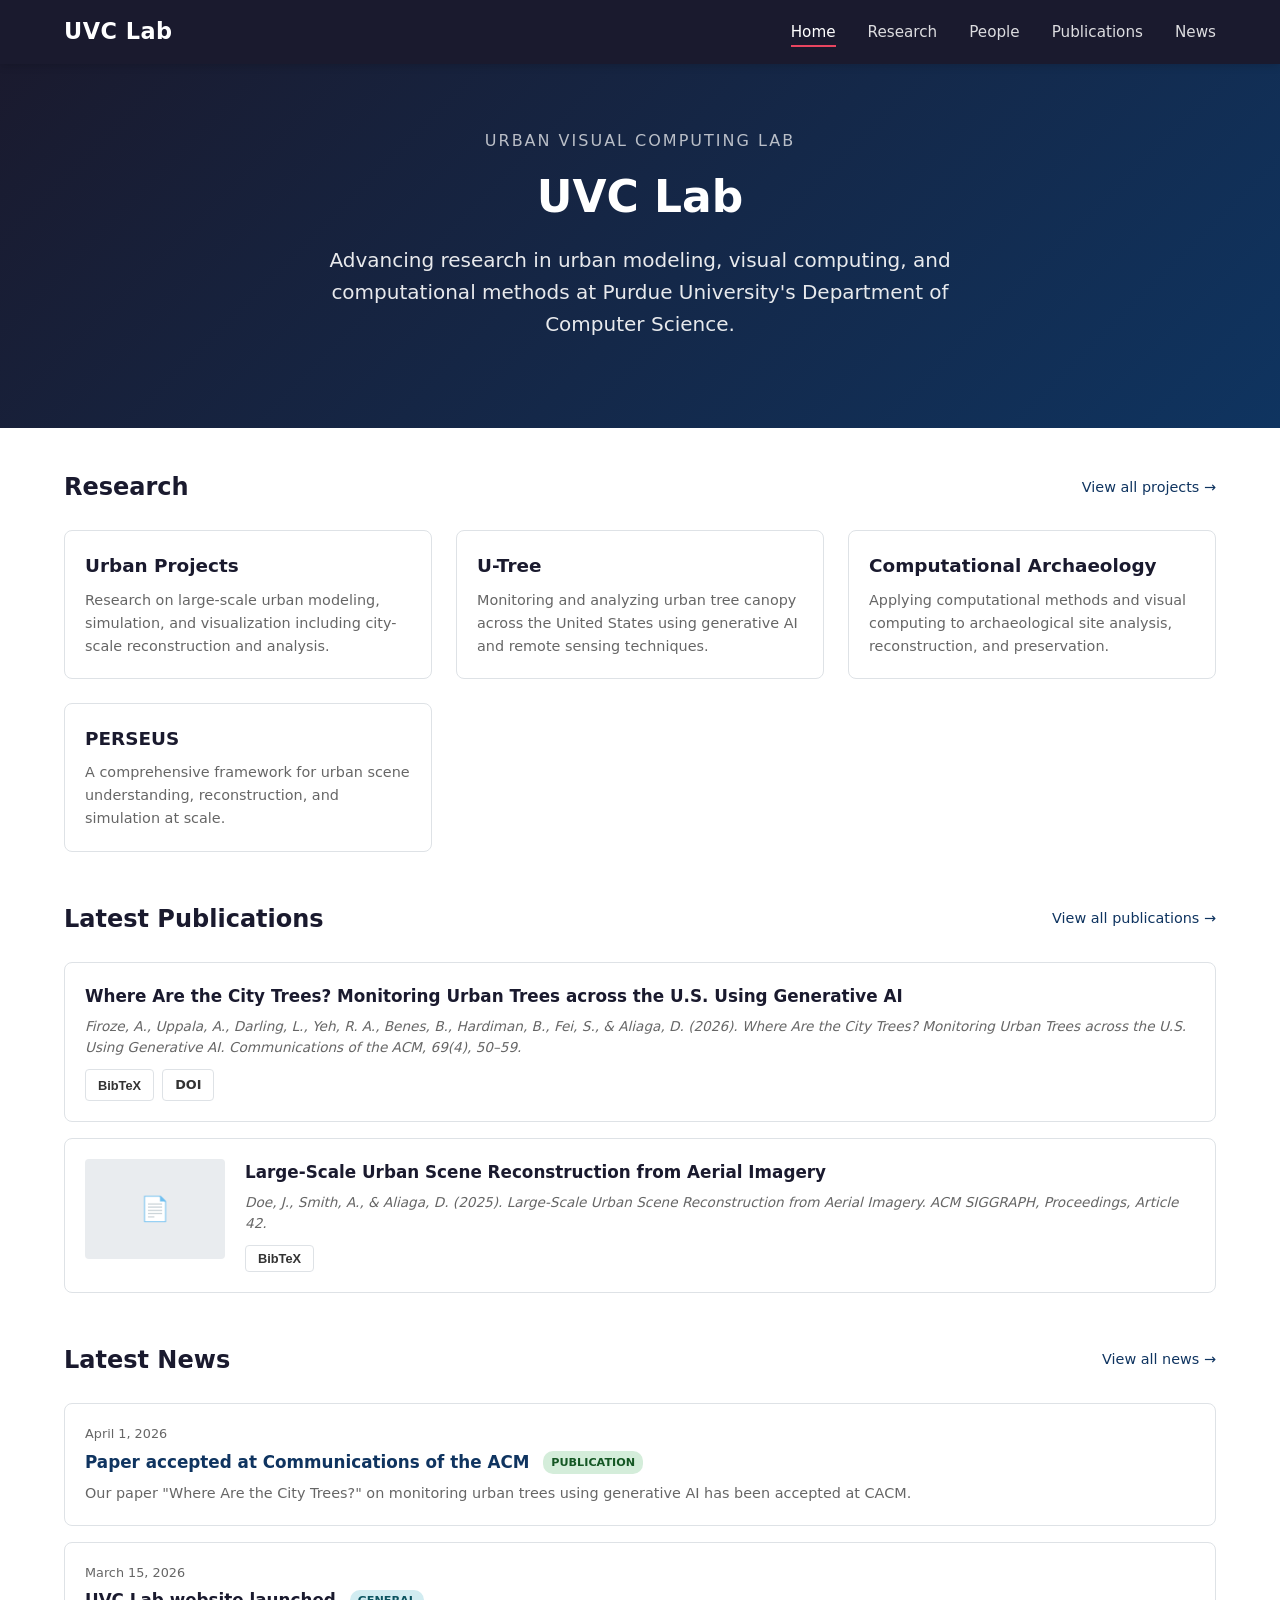
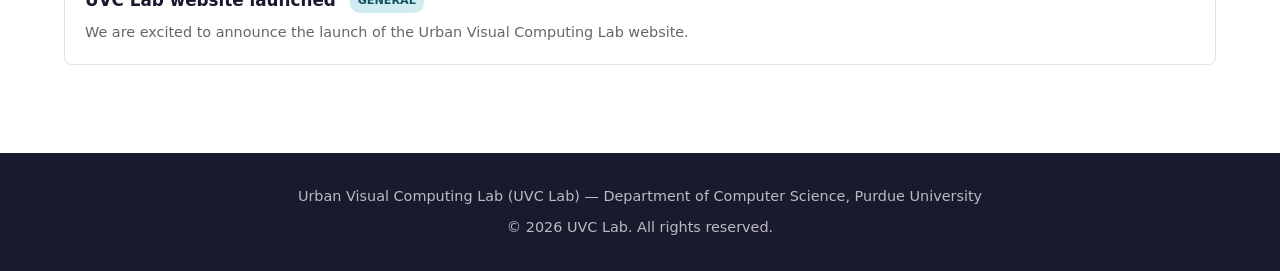
==== index.html @ b5e7885c "inital commit" ====
<!DOCTYPE html>
<html lang="en">
<head>
  <meta charset="UTF-8">
  <meta name="viewport" content="width=device-width, initial-scale=1.0">
  <title>UVC Lab — Urban Visual Computing Lab</title>
  <link rel="stylesheet" href="css/style.css">
</head>
<body>
  <header class="site-header" id="site-header"></header>

  <section class="hero">
    <div class="container">
      <p class="lab-full-name">Urban Visual Computing Lab</p>
      <h1>UVC Lab</h1>
      <p class="subtitle">Advancing research in urban modeling, visual computing, and computational methods at Purdue University's Department of Computer Science.</p>
    </div>
  </section>

  <main class="page-content">
    <div class="container">
      <!-- Research Highlights -->
      <div class="home-section">
        <div class="home-section-header">
          <h2>Research</h2>
          <a href="research.html">View all projects &rarr;</a>
        </div>
        <div class="cards-grid" id="research-highlights"></div>
      </div>

      <!-- Latest Publications -->
      <div class="home-section">
        <div class="home-section-header">
          <h2>Latest Publications</h2>
          <a href="publications.html">View all publications &rarr;</a>
        </div>
        <div id="latest-publications"></div>
      </div>

      <!-- Latest News -->
      <div class="home-section">
        <div class="home-section-header">
          <h2>Latest News</h2>
          <a href="news.html">View all news &rarr;</a>
        </div>
        <div id="latest-news"></div>
      </div>
    </div>
  </main>

  <footer class="site-footer" id="site-footer"></footer>
  <script src="js/main.js"></script>
  <script>
    document.addEventListener('DOMContentLoaded', async () => {
      // Research highlights
      try {
        const projects = await fetchData('data/projects.json');
        document.getElementById('research-highlights').innerHTML = projects.slice(0, 4).map(p => `
          <div class="card">
            ${p.image ? `<img class="card-img" src="${p.image}" alt="${p.title}" onerror="this.style.display='none'">` : '<div class="card-img" style="background:#e9ecef;display:flex;align-items:center;justify-content:center;color:#adb5bd;font-size:2rem;">&#9635;</div>'}
            <div class="card-body">
              <h3>${p.link ? `<a href="${p.link}">${p.title}</a>` : p.title}</h3>
              <p>${p.description}</p>
            </div>
          </div>
        `).join('');
      } catch(e) { console.error('Failed to load projects:', e); }

      // Latest publications
      try {
        const pubs = await fetchData('data/publications.json');
        const sorted = pubs.sort((a, b) => b.year - a.year).slice(0, 5);
        document.getElementById('latest-publications').innerHTML = sorted.map(p => `
          <div class="pub-card">
            ${p.thumbnail
              ? `<img class="pub-thumb" src="${p.thumbnail}" alt="" onerror="this.style.display='none'">`
              : `<div class="pub-thumb" style="display:flex;align-items:center;justify-content:center;background:#e9ecef;color:#adb5bd;font-size:1.5rem;">&#128196;</div>`}
            <div class="pub-info">
              <h3><a href="publication.html?id=${p.slug}">${p.title}</a></h3>
              <p class="pub-citation">${p.authors} (${p.year}). ${p.title}. <em>${p.venue}</em>${p.venueDetails ? ', ' + p.venueDetails : ''}.</p>
              <div class="pub-buttons">
                ${p.bibtex ? `<button class="pub-btn" onclick="navigator.clipboard.writeText(\`${p.bibtex.replace(/`/g, '\\`')}\`);this.textContent='Copied!';setTimeout(()=>this.textContent='BibTeX',2000)">BibTeX</button>` : ''}
                ${p.doi ? `<a class="pub-btn" href="${p.doi}" target="_blank">DOI</a>` : ''}
                ${p.pdf ? `<a class="pub-btn" href="${p.pdf}" target="_blank">PDF</a>` : ''}
              </div>
            </div>
          </div>
        `).join('');
      } catch(e) { console.error('Failed to load publications:', e); }

      // Latest news
      try {
        const news = await fetchData('data/news.json');
        const sorted = news.sort((a, b) => new Date(b.date) - new Date(a.date)).slice(0, 5);
        document.getElementById('latest-news').innerHTML = sorted.map(n => `
          <div class="news-item">
            <div class="news-date">${new Date(n.date).toLocaleDateString('en-US', { year: 'numeric', month: 'long', day: 'numeric' })}</div>
            <h3>${n.link ? `<a href="${n.link}">${n.title}</a>` : n.title}
              <span class="news-type-badge ${n.type}">${n.type}</span>
            </h3>
            <p>${n.description}</p>
          </div>
        `).join('');
      } catch(e) { console.error('Failed to load news:', e); }
    });
  </script>
</body>
</html>
---- css/style.css ----
/* ============================================
   UVC Lab Website — Styles
   ============================================ */

:root {
  --color-primary: #1a1a2e;
  --color-accent: #0f3460;
  --color-highlight: #e94560;
  --color-bg: #ffffff;
  --color-bg-alt: #f8f9fa;
  --color-text: #333333;
  --color-text-light: #666666;
  --color-border: #dee2e6;
  --color-link: #0f3460;
  --font-main: 'Segoe UI', system-ui, -apple-system, sans-serif;
  --font-heading: 'Segoe UI', system-ui, -apple-system, sans-serif;
  --max-width: 1200px;
  --nav-height: 64px;
}

/* Reset */
*, *::before, *::after {
  box-sizing: border-box;
  margin: 0;
  padding: 0;
}

body {
  font-family: var(--font-main);
  color: var(--color-text);
  background: var(--color-bg);
  line-height: 1.6;
  min-height: 100vh;
  display: flex;
  flex-direction: column;
}

a {
  color: var(--color-link);
  text-decoration: none;
}
a:hover {
  text-decoration: underline;
}

img {
  max-width: 100%;
  height: auto;
}

/* ---- Navigation ---- */
.site-header {
  background: var(--color-primary);
  color: #fff;
  position: sticky;
  top: 0;
  z-index: 1000;
  box-shadow: 0 2px 8px rgba(0,0,0,0.15);
}
.nav-container {
  max-width: var(--max-width);
  margin: 0 auto;
  padding: 0 1.5rem;
  display: flex;
  align-items: center;
  justify-content: space-between;
  height: var(--nav-height);
}
.nav-logo {
  font-size: 1.4rem;
  font-weight: 700;
  color: #fff;
  text-decoration: none;
  letter-spacing: 0.5px;
}
.nav-logo:hover {
  text-decoration: none;
  opacity: 0.9;
}
.nav-links {
  display: flex;
  list-style: none;
  gap: 2rem;
}
.nav-links a {
  color: rgba(255,255,255,0.85);
  text-decoration: none;
  font-size: 0.95rem;
  font-weight: 500;
  padding: 0.25rem 0;
  border-bottom: 2px solid transparent;
  transition: color 0.2s, border-color 0.2s;
}
.nav-links a:hover,
.nav-links a.active {
  color: #fff;
  border-bottom-color: var(--color-highlight);
  text-decoration: none;
}

/* Mobile nav toggle */
.nav-toggle {
  display: none;
  background: none;
  border: none;
  color: #fff;
  font-size: 1.5rem;
  cursor: pointer;
}

/* ---- Footer ---- */
.site-footer {
  background: var(--color-primary);
  color: rgba(255,255,255,0.7);
  margin-top: auto;
  padding: 2rem 1.5rem;
  text-align: center;
  font-size: 0.9rem;
}
.site-footer a {
  color: rgba(255,255,255,0.9);
}

/* ---- Layout helpers ---- */
.container {
  max-width: var(--max-width);
  margin: 0 auto;
  padding: 0 1.5rem;
}
.page-content {
  padding: 2.5rem 0;
  flex: 1;
}
.section {
  margin-bottom: 3rem;
}
.section-title {
  font-family: var(--font-heading);
  font-size: 1.75rem;
  font-weight: 700;
  color: var(--color-primary);
  margin-bottom: 1.5rem;
  padding-bottom: 0.5rem;
  border-bottom: 3px solid var(--color-highlight);
  display: inline-block;
}

/* ---- Hero ---- */
.hero {
  background: linear-gradient(135deg, var(--color-primary) 0%, var(--color-accent) 100%);
  color: #fff;
  padding: 4rem 1.5rem;
  text-align: center;
}
.hero h1 {
  font-size: 2.75rem;
  font-weight: 800;
  margin-bottom: 0.75rem;
}
.hero .subtitle {
  font-size: 1.25rem;
  opacity: 0.9;
  max-width: 700px;
  margin: 0 auto 1.5rem;
}
.hero .lab-full-name {
  font-size: 1rem;
  opacity: 0.7;
  margin-bottom: 0.5rem;
  letter-spacing: 2px;
  text-transform: uppercase;
}

/* ---- Cards grid ---- */
.cards-grid {
  display: grid;
  grid-template-columns: repeat(auto-fill, minmax(280px, 1fr));
  gap: 1.5rem;
}
.card {
  background: var(--color-bg);
  border: 1px solid var(--color-border);
  border-radius: 8px;
  overflow: hidden;
  transition: box-shadow 0.2s, transform 0.2s;
}
.card:hover {
  box-shadow: 0 4px 16px rgba(0,0,0,0.1);
  transform: translateY(-2px);
}
.card-img {
  width: 100%;
  height: 180px;
  object-fit: cover;
  background: var(--color-bg-alt);
}
.card-body {
  padding: 1.25rem;
}
.card-body h3 {
  font-size: 1.15rem;
  margin-bottom: 0.5rem;
  color: var(--color-primary);
}
.card-body p {
  font-size: 0.9rem;
  color: var(--color-text-light);
}

/* ---- People cards ---- */
.people-section {
  margin-bottom: 2.5rem;
}
.people-section h2 {
  font-size: 1.5rem;
  color: var(--color-primary);
  margin-bottom: 1rem;
  padding-bottom: 0.3rem;
  border-bottom: 2px solid var(--color-border);
}
.people-grid {
  display: grid;
  grid-template-columns: repeat(auto-fill, minmax(220px, 1fr));
  gap: 1.5rem;
}
.person-card {
  text-align: center;
  padding: 1.5rem 1rem;
  border: 1px solid var(--color-border);
  border-radius: 8px;
  transition: box-shadow 0.2s;
}
.person-card:hover {
  box-shadow: 0 4px 12px rgba(0,0,0,0.08);
}
.person-photo {
  width: 120px;
  height: 120px;
  border-radius: 50%;
  object-fit: cover;
  margin-bottom: 1rem;
  background: var(--color-bg-alt);
  border: 3px solid var(--color-border);
}
.person-card h3 {
  font-size: 1.05rem;
  margin-bottom: 0.25rem;
  color: var(--color-primary);
}
.person-card .role {
  font-size: 0.85rem;
  color: var(--color-text-light);
  margin-bottom: 0.5rem;
}
.person-card .bio {
  font-size: 0.8rem;
  color: var(--color-text-light);
  margin-bottom: 0.75rem;
}
.person-links {
  display: flex;
  justify-content: center;
  gap: 0.75rem;
}
.person-links a {
  font-size: 0.8rem;
  color: var(--color-link);
  padding: 0.2rem 0.5rem;
  border: 1px solid var(--color-border);
  border-radius: 4px;
  transition: background 0.2s;
}
.person-links a:hover {
  background: var(--color-bg-alt);
  text-decoration: none;
}

/* ---- Publication cards ---- */
.pub-search-bar {
  display: flex;
  gap: 0.5rem;
  align-items: center;
  margin-bottom: 1.5rem;
  flex-wrap: wrap;
}
.pub-search-bar select {
  padding: 0.5rem 0.75rem;
  border: 1px solid var(--color-border);
  border-radius: 4px;
  font-size: 0.9rem;
  background: var(--color-bg);
}
.pub-search-bar input {
  flex: 1;
  min-width: 200px;
  padding: 0.5rem 0.75rem;
  border: 1px solid var(--color-border);
  border-radius: 4px;
  font-size: 0.9rem;
}
.pub-search-bar .match-count {
  font-size: 0.85rem;
  color: var(--color-text-light);
  white-space: nowrap;
}
.pub-year-group h2 {
  font-size: 1.4rem;
  color: var(--color-primary);
  margin: 2rem 0 1rem;
  padding-bottom: 0.3rem;
  border-bottom: 2px solid var(--color-border);
}
.pub-card {
  display: flex;
  gap: 1.25rem;
  padding: 1.25rem;
  border: 1px solid var(--color-border);
  border-radius: 8px;
  margin-bottom: 1rem;
  transition: box-shadow 0.2s;
}
.pub-card:hover {
  box-shadow: 0 2px 12px rgba(0,0,0,0.08);
}
.pub-thumb {
  width: 140px;
  min-width: 140px;
  height: 100px;
  object-fit: cover;
  border-radius: 4px;
  background: var(--color-bg-alt);
}
.pub-info {
  flex: 1;
}
.pub-info h3 {
  font-size: 1.05rem;
  margin-bottom: 0.4rem;
}
.pub-info h3 a {
  color: var(--color-primary);
}
.pub-info h3 a:hover {
  color: var(--color-highlight);
}
.pub-citation {
  font-size: 0.85rem;
  color: var(--color-text-light);
  font-style: italic;
  margin-bottom: 0.75rem;
  line-height: 1.5;
}
.pub-buttons {
  display: flex;
  gap: 0.5rem;
  flex-wrap: wrap;
}
.pub-btn {
  display: inline-block;
  padding: 0.3rem 0.75rem;
  font-size: 0.8rem;
  font-weight: 600;
  border: 1px solid var(--color-border);
  border-radius: 4px;
  color: var(--color-text);
  background: var(--color-bg);
  cursor: pointer;
  text-decoration: none;
  transition: background 0.2s, color 0.2s;
}
.pub-btn:hover {
  background: var(--color-primary);
  color: #fff;
  border-color: var(--color-primary);
  text-decoration: none;
}

/* Pagination */
.pagination {
  display: flex;
  justify-content: center;
  align-items: center;
  gap: 0.5rem;
  margin-top: 2rem;
}
.pagination button {
  padding: 0.4rem 0.8rem;
  border: 1px solid var(--color-border);
  border-radius: 4px;
  background: var(--color-bg);
  cursor: pointer;
  font-size: 0.9rem;
}
.pagination button:hover {
  background: var(--color-bg-alt);
}
.pagination button:disabled {
  opacity: 0.4;
  cursor: default;
}
.pagination .page-info {
  font-size: 0.85rem;
  color: var(--color-text-light);
}

/* ---- Single publication detail ---- */
.pub-detail {
  max-width: 800px;
  margin: 0 auto;
}
.pub-detail h1 {
  font-size: 1.75rem;
  color: var(--color-primary);
  margin-bottom: 0.75rem;
  line-height: 1.3;
}
.pub-detail .authors {
  font-size: 1rem;
  color: var(--color-text-light);
  margin-bottom: 0.5rem;
}
.pub-detail .venue {
  font-size: 0.95rem;
  color: var(--color-text-light);
  font-style: italic;
  margin-bottom: 1.5rem;
}
.pub-detail .pub-figure {
  width: 100%;
  max-height: 400px;
  object-fit: contain;
  border: 1px solid var(--color-border);
  border-radius: 8px;
  margin-bottom: 1.5rem;
  background: var(--color-bg-alt);
}
.pub-detail .abstract {
  margin-bottom: 1.5rem;
}
.pub-detail .abstract h2 {
  font-size: 1.2rem;
  margin-bottom: 0.5rem;
  color: var(--color-primary);
}
.pub-detail .abstract p {
  line-height: 1.7;
  color: var(--color-text);
}
.pub-detail .pub-buttons {
  margin-bottom: 1.5rem;
}
.pub-detail .bibtex-block {
  background: var(--color-bg-alt);
  border: 1px solid var(--color-border);
  border-radius: 8px;
  padding: 1rem;
  margin-bottom: 1.5rem;
  display: none;
}
.pub-detail .bibtex-block.visible {
  display: block;
}
.pub-detail .bibtex-block pre {
  font-size: 0.8rem;
  white-space: pre-wrap;
  word-break: break-all;
}
.pub-detail .bibtex-block button {
  margin-top: 0.5rem;
  padding: 0.3rem 0.75rem;
  font-size: 0.8rem;
  cursor: pointer;
  border: 1px solid var(--color-border);
  border-radius: 4px;
  background: var(--color-bg);
}

/* ---- News ---- */
.news-item {
  padding: 1.25rem;
  border: 1px solid var(--color-border);
  border-radius: 8px;
  margin-bottom: 1rem;
}
.news-item .news-date {
  font-size: 0.8rem;
  color: var(--color-text-light);
  margin-bottom: 0.25rem;
}
.news-item h3 {
  font-size: 1.05rem;
  color: var(--color-primary);
  margin-bottom: 0.4rem;
}
.news-item p {
  font-size: 0.9rem;
  color: var(--color-text-light);
}
.news-type-badge {
  display: inline-block;
  font-size: 0.7rem;
  padding: 0.15rem 0.5rem;
  border-radius: 10px;
  font-weight: 600;
  text-transform: uppercase;
  margin-left: 0.5rem;
  vertical-align: middle;
}
.news-type-badge.award {
  background: #fff3cd;
  color: #856404;
}
.news-type-badge.publication {
  background: #d4edda;
  color: #155724;
}
.news-type-badge.general {
  background: #d1ecf1;
  color: #0c5460;
}

/* ---- Homepage specific ---- */
.home-section {
  margin-bottom: 3rem;
}
.home-section-header {
  display: flex;
  justify-content: space-between;
  align-items: center;
  margin-bottom: 1.5rem;
}
.home-section-header h2 {
  font-size: 1.5rem;
  color: var(--color-primary);
}
.home-section-header a {
  font-size: 0.9rem;
  color: var(--color-link);
}

/* ---- Responsive ---- */
@media (max-width: 768px) {
  .nav-links {
    display: none;
    flex-direction: column;
    position: absolute;
    top: var(--nav-height);
    left: 0;
    right: 0;
    background: var(--color-primary);
    padding: 1rem 1.5rem;
    gap: 0.75rem;
    box-shadow: 0 4px 8px rgba(0,0,0,0.15);
  }
  .nav-links.open {
    display: flex;
  }
  .nav-toggle {
    display: block;
  }
  .hero h1 {
    font-size: 2rem;
  }
  .pub-card {
    flex-direction: column;
  }
  .pub-thumb {
    width: 100%;
    min-width: unset;
    height: 160px;
  }
  .pub-search-bar {
    flex-direction: column;
    align-items: stretch;
  }
  .people-grid {
    grid-template-columns: repeat(auto-fill, minmax(160px, 1fr));
  }
}
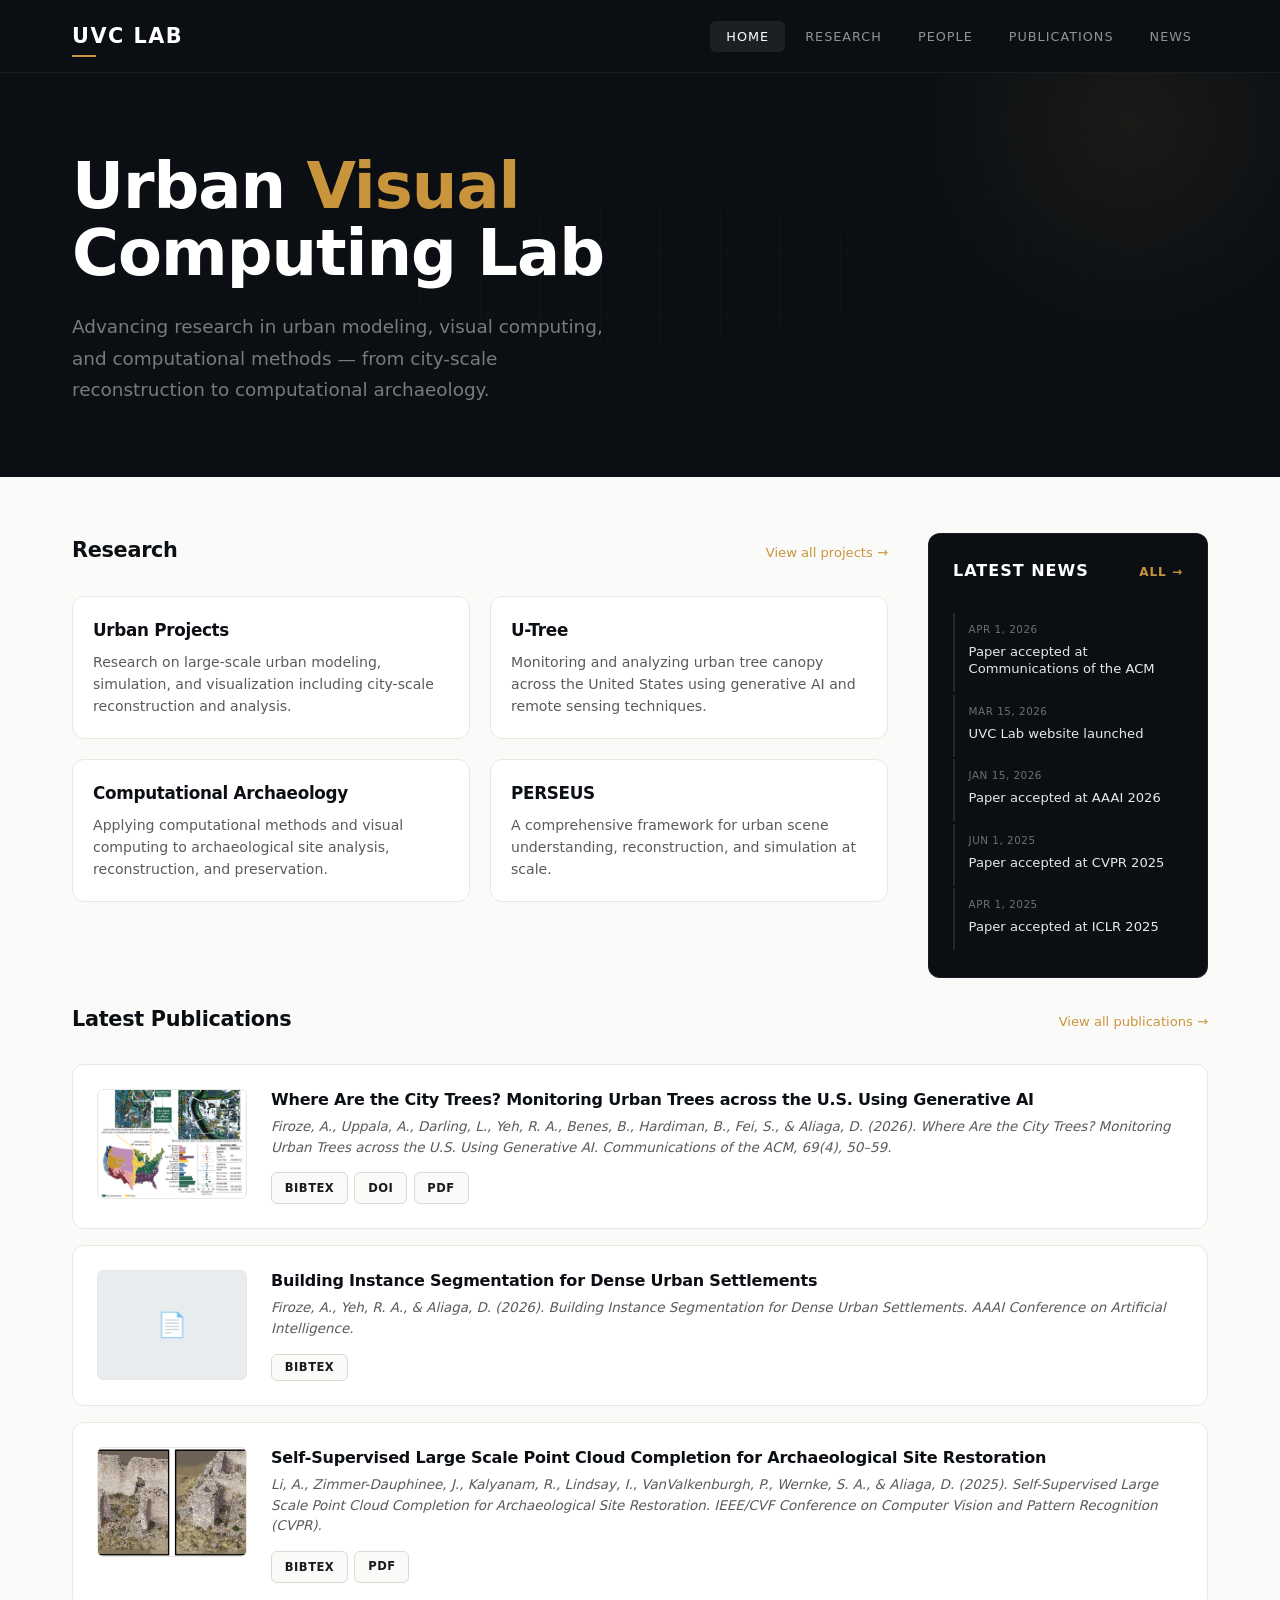
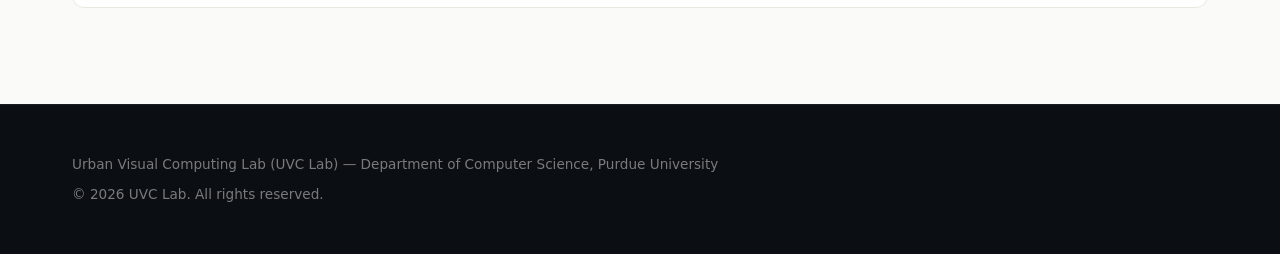
==== commit 1bc3e507: "add design, people, publications, news sidebar, modal, and PDFs" ====
--- a/index.html
+++ b/index.html
@@ -10,40 +10,43 @@
   <header class="site-header" id="site-header"></header>
 
   <section class="hero">
-    <div class="container">
-      <p class="lab-full-name">Urban Visual Computing Lab</p>
-      <h1>UVC Lab</h1>
-      <p class="subtitle">Advancing research in urban modeling, visual computing, and computational methods at Purdue University's Department of Computer Science.</p>
+    <div class="hero-inner container">
+      <h1>Urban <span class="highlight">Visual</span><br>Computing Lab</h1>
+      <p class="subtitle">Advancing research in urban modeling, visual computing, and computational methods — from city-scale reconstruction to computational archaeology.</p>
     </div>
   </section>
 
   <main class="page-content">
     <div class="container">
-      <!-- Research Highlights -->
-      <div class="home-section">
-        <div class="home-section-header">
-          <h2>Research</h2>
-          <a href="research.html">View all projects &rarr;</a>
+      <!-- Top row: Research + News sidebar -->
+      <div class="home-top-row">
+        <div class="home-main-col">
+          <!-- Research Highlights -->
+          <div class="home-section">
+            <div class="home-section-header">
+              <h2>Research</h2>
+              <a href="research.html">View all projects &rarr;</a>
+            </div>
+            <div class="cards-grid" id="research-highlights"></div>
+          </div>
         </div>
-        <div class="cards-grid" id="research-highlights"></div>
+
+        <aside class="home-news-sidebar">
+          <div class="home-section-header">
+            <h2>Latest News</h2>
+            <a href="news.html">All &rarr;</a>
+          </div>
+          <div id="latest-news"></div>
+        </aside>
       </div>
 
-      <!-- Latest Publications -->
+      <!-- Latest Publications (full width below) -->
       <div class="home-section">
         <div class="home-section-header">
           <h2>Latest Publications</h2>
           <a href="publications.html">View all publications &rarr;</a>
         </div>
         <div id="latest-publications"></div>
-      </div>
-
-      <!-- Latest News -->
-      <div class="home-section">
-        <div class="home-section-header">
-          <h2>Latest News</h2>
-          <a href="news.html">View all news &rarr;</a>
-        </div>
-        <div id="latest-news"></div>
       </div>
     </div>
   </main>
@@ -56,20 +59,20 @@
       try {
         const projects = await fetchData('data/projects.json');
         document.getElementById('research-highlights').innerHTML = projects.slice(0, 4).map(p => `
-          <div class="card">
+          <a href="publications.html?tag=${encodeURIComponent(p.slug)}" class="card" style="text-decoration:none;color:inherit;display:block;">
             ${p.image ? `<img class="card-img" src="${p.image}" alt="${p.title}" onerror="this.style.display='none'">` : '<div class="card-img" style="background:#e9ecef;display:flex;align-items:center;justify-content:center;color:#adb5bd;font-size:2rem;">&#9635;</div>'}
             <div class="card-body">
-              <h3>${p.link ? `<a href="${p.link}">${p.title}</a>` : p.title}</h3>
+              <h3>${p.title}</h3>
               <p>${p.description}</p>
             </div>
-          </div>
+          </a>
         `).join('');
       } catch(e) { console.error('Failed to load projects:', e); }
 
       // Latest publications
       try {
         const pubs = await fetchData('data/publications.json');
-        const sorted = pubs.sort((a, b) => b.year - a.year).slice(0, 5);
+        const sorted = pubs.sort((a, b) => b.year - a.year).slice(0, 3);
         document.getElementById('latest-publications').innerHTML = sorted.map(p => `
           <div class="pub-card">
             ${p.thumbnail
@@ -94,11 +97,8 @@
         const sorted = news.sort((a, b) => new Date(b.date) - new Date(a.date)).slice(0, 5);
         document.getElementById('latest-news').innerHTML = sorted.map(n => `
           <div class="news-item">
-            <div class="news-date">${new Date(n.date).toLocaleDateString('en-US', { year: 'numeric', month: 'long', day: 'numeric' })}</div>
-            <h3>${n.link ? `<a href="${n.link}">${n.title}</a>` : n.title}
-              <span class="news-type-badge ${n.type}">${n.type}</span>
-            </h3>
-            <p>${n.description}</p>
+            <div class="news-date">${new Date(n.date).toLocaleDateString('en-US', { year: 'numeric', month: 'short', day: 'numeric' })}</div>
+            <h3>${n.link ? `<a href="${n.link}">${n.title}</a>` : n.title}</h3>
           </div>
         `).join('');
       } catch(e) { console.error('Failed to load news:', e); }
--- a/css/style.css
+++ b/css/style.css
@@ -1,372 +1,701 @@
 /* ============================================
-   UVC Lab Website — Styles
+   UVC Lab — Urban Visual Computing Lab
+   Aesthetic: Urban-Architectural Editorial
    ============================================ */
 
 :root {
-  --color-primary: #1a1a2e;
-  --color-accent: #0f3460;
-  --color-highlight: #e94560;
-  --color-bg: #ffffff;
-  --color-bg-alt: #f8f9fa;
-  --color-text: #333333;
-  --color-text-light: #666666;
-  --color-border: #dee2e6;
-  --color-link: #0f3460;
-  --font-main: 'Segoe UI', system-ui, -apple-system, sans-serif;
-  --font-heading: 'Segoe UI', system-ui, -apple-system, sans-serif;
+  --color-bg-dark: #0b0f14;
+  --color-bg-card: #111820;
+  --color-bg: #fafaf8;
+  --color-bg-alt: #f0efeb;
+  --color-surface: #ffffff;
+  --color-primary: #0b0f14;
+  --color-accent: #c9953c;
+  --color-accent-glow: rgba(201, 149, 60, 0.15);
+  --color-text: #1a1a1a;
+  --color-text-light: #5a5a58;
+  --color-text-inv: #e8e6e1;
+  --color-text-inv-muted: rgba(232, 230, 225, 0.5);
+  --color-border: #ddd9d0;
+  --color-border-light: #eae7e0;
+  --color-link: #0b0f14;
+  --font-display: 'Segoe UI', system-ui, -apple-system, sans-serif;
+  --font-body: 'Segoe UI', system-ui, -apple-system, sans-serif;
   --max-width: 1200px;
-  --nav-height: 64px;
-}
-
-/* Reset */
-*, *::before, *::after {
-  box-sizing: border-box;
-  margin: 0;
-  padding: 0;
-}
+  --nav-height: 72px;
+  --radius: 6px;
+  --radius-lg: 12px;
+}
+
+/* ---- Reset ---- */
+*, *::before, *::after { box-sizing: border-box; margin: 0; padding: 0; }
 
 body {
-  font-family: var(--font-main);
+  font-family: var(--font-body);
   color: var(--color-text);
   background: var(--color-bg);
-  line-height: 1.6;
+  line-height: 1.65;
   min-height: 100vh;
   display: flex;
   flex-direction: column;
-}
-
-a {
-  color: var(--color-link);
-  text-decoration: none;
-}
-a:hover {
-  text-decoration: underline;
-}
-
-img {
-  max-width: 100%;
-  height: auto;
+  -webkit-font-smoothing: antialiased;
+}
+
+a { color: var(--color-link); text-decoration: none; }
+a:hover { text-decoration: underline; }
+img { max-width: 100%; height: auto; }
+
+::selection {
+  background: var(--color-accent);
+  color: #fff;
 }
 
 /* ---- Navigation ---- */
 .site-header {
-  background: var(--color-primary);
-  color: #fff;
+  background: var(--color-bg-dark);
   position: sticky;
   top: 0;
   z-index: 1000;
-  box-shadow: 0 2px 8px rgba(0,0,0,0.15);
+  border-bottom: 1px solid rgba(255,255,255,0.06);
 }
 .nav-container {
   max-width: var(--max-width);
   margin: 0 auto;
-  padding: 0 1.5rem;
+  padding: 0 2rem;
   display: flex;
   align-items: center;
   justify-content: space-between;
   height: var(--nav-height);
 }
 .nav-logo {
-  font-size: 1.4rem;
-  font-weight: 700;
+  font-family: var(--font-display);
+  font-size: 1.3rem;
+  font-weight: 800;
   color: #fff;
   text-decoration: none;
-  letter-spacing: 0.5px;
-}
-.nav-logo:hover {
+  letter-spacing: 1.5px;
+  text-transform: uppercase;
+  position: relative;
+}
+.nav-logo::after {
+  content: '';
+  position: absolute;
+  bottom: -4px;
+  left: 0;
+  width: 24px;
+  height: 2px;
+  background: var(--color-accent);
+}
+.nav-logo:hover { text-decoration: none; opacity: 0.9; }
+.nav-links {
+  display: flex;
+  list-style: none;
+  gap: 0.25rem;
+}
+.nav-links a {
+  color: rgba(255,255,255,0.55);
   text-decoration: none;
-  opacity: 0.9;
-}
-.nav-links {
-  display: flex;
-  list-style: none;
-  gap: 2rem;
-}
-.nav-links a {
-  color: rgba(255,255,255,0.85);
-  text-decoration: none;
-  font-size: 0.95rem;
+  font-family: var(--font-display);
+  font-size: 0.8rem;
   font-weight: 500;
-  padding: 0.25rem 0;
-  border-bottom: 2px solid transparent;
-  transition: color 0.2s, border-color 0.2s;
+  letter-spacing: 1px;
+  text-transform: uppercase;
+  padding: 0.5rem 1rem;
+  border-radius: var(--radius);
+  transition: all 0.25s ease;
 }
 .nav-links a:hover,
 .nav-links a.active {
   color: #fff;
-  border-bottom-color: var(--color-highlight);
+  background: rgba(255,255,255,0.07);
   text-decoration: none;
 }
-
-/* Mobile nav toggle */
 .nav-toggle {
   display: none;
   background: none;
-  border: none;
-  color: #fff;
-  font-size: 1.5rem;
+  border: 1px solid rgba(255,255,255,0.2);
+  color: #fff;
+  font-size: 1.2rem;
   cursor: pointer;
+  padding: 0.4rem 0.6rem;
+  border-radius: var(--radius);
 }
 
 /* ---- Footer ---- */
 .site-footer {
-  background: var(--color-primary);
-  color: rgba(255,255,255,0.7);
+  background: var(--color-bg-dark);
+  color: var(--color-text-inv-muted);
   margin-top: auto;
-  padding: 2rem 1.5rem;
-  text-align: center;
-  font-size: 0.9rem;
-}
-.site-footer a {
-  color: rgba(255,255,255,0.9);
-}
-
-/* ---- Layout helpers ---- */
+  padding: 3rem 2rem;
+  font-size: 0.85rem;
+  border-top: 1px solid rgba(255,255,255,0.06);
+}
+.site-footer a { color: var(--color-text-inv); }
+.footer-inner {
+  max-width: var(--max-width);
+  margin: 0 auto;
+  display: flex;
+  justify-content: space-between;
+  align-items: center;
+}
+
+/* ---- Layout ---- */
 .container {
   max-width: var(--max-width);
   margin: 0 auto;
-  padding: 0 1.5rem;
+  padding: 0 2rem;
 }
 .page-content {
-  padding: 2.5rem 0;
+  padding: 3.5rem 0;
   flex: 1;
 }
-.section {
+.section-title {
+  font-family: var(--font-display);
+  font-size: 2rem;
+  font-weight: 800;
+  color: var(--color-primary);
+  margin-bottom: 0.5rem;
+  letter-spacing: -0.5px;
+}
+.section-subtitle {
+  color: var(--color-text-light);
+  font-size: 1rem;
+  margin-bottom: 2.5rem;
+  max-width: 500px;
+}
+.page-header {
   margin-bottom: 3rem;
-}
-.section-title {
-  font-family: var(--font-heading);
-  font-size: 1.75rem;
+  padding-bottom: 2rem;
+  border-bottom: 1px solid var(--color-border);
+}
+.page-header .accent-line {
+  display: block;
+  width: 48px;
+  height: 3px;
+  background: var(--color-accent);
+  margin-top: 0.75rem;
+}
+
+/* ---- Hero ---- */
+.hero {
+  background: var(--color-bg-dark);
+  color: #fff;
+  padding: 5rem 2rem 4.5rem;
+  position: relative;
+  overflow: hidden;
+}
+.hero::before {
+  content: '';
+  position: absolute;
+  inset: 0;
+  background:
+    linear-gradient(90deg, rgba(201,149,60,0.03) 1px, transparent 1px),
+    linear-gradient(rgba(201,149,60,0.03) 1px, transparent 1px);
+  background-size: 60px 60px;
+  mask-image: radial-gradient(ellipse 80% 70% at 50% 50%, black 20%, transparent 70%);
+  -webkit-mask-image: radial-gradient(ellipse 80% 70% at 50% 50%, black 20%, transparent 70%);
+}
+.hero::after {
+  content: '';
+  position: absolute;
+  top: -200px;
+  right: -100px;
+  width: 500px;
+  height: 500px;
+  background: radial-gradient(circle, rgba(201,149,60,0.08) 0%, transparent 60%);
+  pointer-events: none;
+}
+.hero-inner {
+  max-width: var(--max-width);
+  margin: 0 auto;
+  position: relative;
+  z-index: 1;
+}
+.hero-label {
+  font-family: var(--font-display);
+  font-size: 0.75rem;
+  letter-spacing: 3px;
+  text-transform: uppercase;
+  color: var(--color-accent);
+  font-weight: 600;
+  margin-bottom: 1.25rem;
+  display: flex;
+  align-items: center;
+  gap: 0.75rem;
+}
+.hero-label::before {
+  content: '';
+  width: 32px;
+  height: 1px;
+  background: var(--color-accent);
+}
+.hero h1 {
+  font-family: var(--font-display);
+  font-size: clamp(2.5rem, 5vw, 4rem);
+  font-weight: 800;
+  line-height: 1.05;
+  margin-bottom: 1.5rem;
+  letter-spacing: -1px;
+}
+.hero h1 .highlight {
+  color: var(--color-accent);
+}
+.hero .subtitle {
+  font-size: 1.15rem;
+  font-weight: 300;
+  color: var(--color-text-inv-muted);
+  max-width: 560px;
+  line-height: 1.7;
+}
+.hero-stats {
+  display: flex;
+  gap: 3rem;
+  margin-top: 3rem;
+  padding-top: 2rem;
+  border-top: 1px solid rgba(255,255,255,0.08);
+}
+.hero-stat {
+  text-align: left;
+}
+.hero-stat .number {
+  font-family: var(--font-display);
+  font-size: 2rem;
+  font-weight: 800;
+  color: #fff;
+  line-height: 1;
+}
+.hero-stat .label {
+  font-size: 0.8rem;
+  color: var(--color-text-inv-muted);
+  margin-top: 0.25rem;
+  letter-spacing: 0.5px;
+}
+
+/* ---- Homepage Layout ---- */
+.home-top-row {
+  display: grid;
+  grid-template-columns: 1fr 280px;
+  gap: 2.5rem;
+  align-items: start;
+  margin-bottom: 1.5rem;
+}
+.home-main-col { min-width: 0; }
+
+.home-news-sidebar {
+  background: var(--color-bg-dark);
+  color: #fff;
+  border-radius: var(--radius-lg);
+  padding: 1.5rem;
+  position: sticky;
+  top: calc(var(--nav-height) + 1.5rem);
+  border: 1px solid rgba(255,255,255,0.06);
+}
+.home-news-sidebar .home-section-header h2 {
+  color: #fff;
+  font-size: 1rem;
+  letter-spacing: 1px;
+  text-transform: uppercase;
+}
+.home-news-sidebar .home-section-header a {
+  color: var(--color-accent);
+  font-size: 0.75rem;
+  text-transform: uppercase;
+  letter-spacing: 1px;
+  font-weight: 600;
+}
+.home-news-sidebar .news-item {
+  background: transparent;
+  border: none;
+  border-left: 2px solid rgba(255,255,255,0.1);
+  border-radius: 0;
+  padding: 0.5rem 0 0.5rem 0.85rem;
+  margin-bottom: 0.15rem;
+  transition: border-color 0.2s;
+}
+.home-news-sidebar .news-item:hover {
+  border-left-color: var(--color-accent);
+}
+.home-news-sidebar .news-item .news-date {
+  color: rgba(255,255,255,0.4);
+  font-size: 0.65rem;
+  letter-spacing: 0.5px;
+  text-transform: uppercase;
+}
+.home-news-sidebar .news-item h3 {
+  color: rgba(255,255,255,0.9);
+  font-size: 0.82rem;
+  line-height: 1.35;
+  font-weight: 500;
+}
+.home-news-sidebar .news-item h3 a { color: rgba(255,255,255,0.9); }
+.home-news-sidebar .news-item h3 a:hover { color: var(--color-accent); text-decoration: none; }
+.home-news-sidebar .news-item p { display: none; }
+.home-news-sidebar .news-type-badge { display: none; }
+
+.home-section { margin-bottom: 2.5rem; }
+.home-section-header {
+  display: flex;
+  justify-content: space-between;
+  align-items: baseline;
+  margin-bottom: 1.75rem;
+}
+.home-section-header h2 {
+  font-family: var(--font-display);
+  font-size: 1.3rem;
   font-weight: 700;
   color: var(--color-primary);
-  margin-bottom: 1.5rem;
-  padding-bottom: 0.5rem;
-  border-bottom: 3px solid var(--color-highlight);
-  display: inline-block;
-}
-
-/* ---- Hero ---- */
-.hero {
-  background: linear-gradient(135deg, var(--color-primary) 0%, var(--color-accent) 100%);
-  color: #fff;
-  padding: 4rem 1.5rem;
-  text-align: center;
-}
-.hero h1 {
-  font-size: 2.75rem;
-  font-weight: 800;
-  margin-bottom: 0.75rem;
-}
-.hero .subtitle {
-  font-size: 1.25rem;
-  opacity: 0.9;
-  max-width: 700px;
-  margin: 0 auto 1.5rem;
-}
-.hero .lab-full-name {
-  font-size: 1rem;
-  opacity: 0.7;
-  margin-bottom: 0.5rem;
-  letter-spacing: 2px;
-  text-transform: uppercase;
-}
-
-/* ---- Cards grid ---- */
+  letter-spacing: -0.3px;
+}
+.home-section-header a {
+  font-size: 0.82rem;
+  color: var(--color-accent);
+  font-weight: 500;
+  transition: color 0.2s;
+}
+.home-section-header a:hover { text-decoration: none; color: var(--color-primary); }
+
+/* ---- Cards ---- */
 .cards-grid {
   display: grid;
-  grid-template-columns: repeat(auto-fill, minmax(280px, 1fr));
-  gap: 1.5rem;
+  grid-template-columns: repeat(auto-fill, minmax(260px, 1fr));
+  gap: 1.25rem;
 }
 .card {
-  background: var(--color-bg);
-  border: 1px solid var(--color-border);
-  border-radius: 8px;
+  background: var(--color-surface);
+  border: 1px solid var(--color-border-light);
+  border-radius: var(--radius-lg);
   overflow: hidden;
-  transition: box-shadow 0.2s, transform 0.2s;
+  transition: all 0.3s ease;
+  display: block;
+  text-decoration: none;
+  color: inherit;
 }
 .card:hover {
-  box-shadow: 0 4px 16px rgba(0,0,0,0.1);
-  transform: translateY(-2px);
+  box-shadow: 0 12px 40px rgba(0,0,0,0.08);
+  transform: translateY(-4px);
+  border-color: var(--color-accent);
+  text-decoration: none;
+  cursor: pointer;
 }
 .card-img {
   width: 100%;
-  height: 180px;
+  height: 170px;
   object-fit: cover;
   background: var(--color-bg-alt);
-}
-.card-body {
-  padding: 1.25rem;
-}
+  border-bottom: 1px solid var(--color-border-light);
+}
+.card-body { padding: 1.25rem; }
 .card-body h3 {
-  font-size: 1.15rem;
+  font-family: var(--font-display);
+  font-size: 1.05rem;
+  font-weight: 700;
   margin-bottom: 0.5rem;
   color: var(--color-primary);
+  letter-spacing: -0.3px;
 }
 .card-body p {
-  font-size: 0.9rem;
+  font-size: 0.88rem;
   color: var(--color-text-light);
-}
-
-/* ---- People cards ---- */
-.people-section {
-  margin-bottom: 2.5rem;
-}
+  line-height: 1.55;
+}
+.card-tag {
+  display: inline-block;
+  font-size: 0.65rem;
+  padding: 0.2rem 0.55rem;
+  background: var(--color-accent-glow);
+  color: var(--color-accent);
+  border-radius: 20px;
+  margin-right: 0.3rem;
+  font-weight: 600;
+  letter-spacing: 0.5px;
+  text-transform: uppercase;
+}
+
+/* ---- People ---- */
+.people-section { margin-bottom: 3rem; }
 .people-section h2 {
-  font-size: 1.5rem;
+  font-family: var(--font-display);
+  font-size: 1.15rem;
+  font-weight: 700;
   color: var(--color-primary);
-  margin-bottom: 1rem;
-  padding-bottom: 0.3rem;
-  border-bottom: 2px solid var(--color-border);
+  margin-bottom: 1.25rem;
+  padding-bottom: 0.5rem;
+  border-bottom: 1px solid var(--color-border);
+  letter-spacing: -0.3px;
+  display: flex;
+  align-items: center;
+  gap: 0.75rem;
+}
+.people-section h2::before {
+  content: '';
+  width: 12px;
+  height: 12px;
+  background: var(--color-accent);
+  border-radius: 2px;
+  flex-shrink: 0;
 }
 .people-grid {
   display: grid;
-  grid-template-columns: repeat(auto-fill, minmax(220px, 1fr));
-  gap: 1.5rem;
+  grid-template-columns: repeat(auto-fill, minmax(200px, 1fr));
+  gap: 1.25rem;
 }
 .person-card {
   text-align: center;
-  padding: 1.5rem 1rem;
-  border: 1px solid var(--color-border);
-  border-radius: 8px;
-  transition: box-shadow 0.2s;
+  padding: 1.75rem 1.25rem;
+  background: var(--color-surface);
+  border: 1px solid var(--color-border-light);
+  border-radius: var(--radius-lg);
+  transition: all 0.3s ease;
+  cursor: pointer;
 }
 .person-card:hover {
-  box-shadow: 0 4px 12px rgba(0,0,0,0.08);
+  box-shadow: 0 8px 30px rgba(0,0,0,0.08);
+  transform: translateY(-3px);
+  border-color: var(--color-accent);
 }
 .person-photo {
-  width: 120px;
-  height: 120px;
+  width: 100px;
+  height: 100px;
   border-radius: 50%;
   object-fit: cover;
   margin-bottom: 1rem;
   background: var(--color-bg-alt);
-  border: 3px solid var(--color-border);
+  border: 3px solid var(--color-border-light);
+  transition: border-color 0.3s;
+}
+.person-card:hover .person-photo {
+  border-color: var(--color-accent);
 }
 .person-card h3 {
-  font-size: 1.05rem;
-  margin-bottom: 0.25rem;
+  font-family: var(--font-display);
+  font-size: 0.95rem;
+  font-weight: 700;
+  margin-bottom: 0.2rem;
   color: var(--color-primary);
 }
 .person-card .role {
-  font-size: 0.85rem;
-  color: var(--color-text-light);
-  margin-bottom: 0.5rem;
-}
-.person-card .bio {
   font-size: 0.8rem;
   color: var(--color-text-light);
-  margin-bottom: 0.75rem;
-}
-.person-links {
-  display: flex;
+}
+
+/* ---- Person Modal ---- */
+.modal-overlay {
+  display: none;
+  position: fixed;
+  inset: 0;
+  background: rgba(0, 0, 0, 0.75);
+  backdrop-filter: blur(8px);
+  -webkit-backdrop-filter: blur(8px);
+  z-index: 2000;
+  align-items: center;
   justify-content: center;
-  gap: 0.75rem;
-}
-.person-links a {
-  font-size: 0.8rem;
-  color: var(--color-link);
-  padding: 0.2rem 0.5rem;
+  padding: 2rem;
+}
+.modal-overlay.open { display: flex; }
+.modal-content {
+  background: var(--color-bg-dark);
+  color: var(--color-text-inv);
+  border-radius: var(--radius-lg);
+  max-width: 640px;
+  width: 100%;
+  max-height: 85vh;
+  overflow-y: auto;
+  padding: 2.5rem;
+  position: relative;
+  border: 1px solid rgba(255,255,255,0.08);
+  box-shadow: 0 25px 60px rgba(0,0,0,0.5);
+}
+.modal-close {
+  position: absolute;
+  top: 1.25rem;
+  right: 1.25rem;
+  background: rgba(255,255,255,0.06);
+  border: 1px solid rgba(255,255,255,0.1);
+  color: rgba(255,255,255,0.6);
+  width: 36px;
+  height: 36px;
+  border-radius: var(--radius);
+  font-size: 1.2rem;
+  cursor: pointer;
+  display: flex;
+  align-items: center;
+  justify-content: center;
+  transition: all 0.2s;
+}
+.modal-close:hover { background: rgba(255,255,255,0.12); color: #fff; }
+.modal-header {
+  display: flex;
+  align-items: center;
+  gap: 1.5rem;
+  margin-bottom: 1.5rem;
+}
+.modal-photo {
+  width: 90px;
+  height: 90px;
+  border-radius: var(--radius-lg);
+  object-fit: cover;
+  background: rgba(255,255,255,0.06);
+  border: 2px solid rgba(255,255,255,0.1);
+}
+.modal-header-info h2 {
+  font-family: var(--font-display);
+  font-size: 1.5rem;
+  font-weight: 800;
+  margin-bottom: 0.15rem;
+  letter-spacing: -0.3px;
+}
+.modal-header-info .role {
+  font-size: 0.9rem;
+  color: var(--color-accent);
+  font-weight: 500;
+}
+.modal-links {
+  display: flex;
+  flex-wrap: wrap;
+  gap: 0.5rem;
+  padding-bottom: 1.5rem;
+  margin-bottom: 1.5rem;
+  border-bottom: 1px solid rgba(255,255,255,0.08);
+}
+.modal-links a {
+  display: inline-flex;
+  align-items: center;
+  gap: 0.4rem;
+  padding: 0.4rem 0.85rem;
+  border: 1px solid rgba(255,255,255,0.12);
+  border-radius: var(--radius);
+  color: rgba(255,255,255,0.7);
+  font-size: 0.82rem;
+  text-decoration: none;
+  font-weight: 500;
+  transition: all 0.2s;
+}
+.modal-links a:hover {
+  background: rgba(255,255,255,0.08);
+  color: #fff;
+  border-color: rgba(255,255,255,0.2);
+  text-decoration: none;
+}
+.modal-bio {
+  line-height: 1.75;
+  font-size: 0.95rem;
+  color: rgba(255,255,255,0.75);
+}
+.modal-bio p { margin-bottom: 1rem; }
+
+/* ---- Publication Cards ---- */
+.pub-search-bar {
+  display: flex;
+  gap: 0.5rem;
+  align-items: center;
+  margin-bottom: 2rem;
+  flex-wrap: wrap;
+  background: var(--color-surface);
+  padding: 1rem 1.25rem;
+  border-radius: var(--radius-lg);
+  border: 1px solid var(--color-border-light);
+}
+.pub-search-bar select,
+.pub-search-bar input {
+  font-family: var(--font-body);
+  padding: 0.6rem 0.85rem;
   border: 1px solid var(--color-border);
-  border-radius: 4px;
-  transition: background 0.2s;
-}
-.person-links a:hover {
-  background: var(--color-bg-alt);
-  text-decoration: none;
-}
-
-/* ---- Publication cards ---- */
-.pub-search-bar {
-  display: flex;
-  gap: 0.5rem;
-  align-items: center;
-  margin-bottom: 1.5rem;
-  flex-wrap: wrap;
-}
-.pub-search-bar select {
-  padding: 0.5rem 0.75rem;
-  border: 1px solid var(--color-border);
-  border-radius: 4px;
+  border-radius: var(--radius);
   font-size: 0.9rem;
   background: var(--color-bg);
-}
-.pub-search-bar input {
-  flex: 1;
-  min-width: 200px;
-  padding: 0.5rem 0.75rem;
-  border: 1px solid var(--color-border);
-  border-radius: 4px;
-  font-size: 0.9rem;
+  color: var(--color-text);
+  transition: border-color 0.2s;
+}
+.pub-search-bar input { flex: 1; min-width: 200px; }
+.pub-search-bar input:focus,
+.pub-search-bar select:focus {
+  outline: none;
+  border-color: var(--color-accent);
+  box-shadow: 0 0 0 3px var(--color-accent-glow);
 }
 .pub-search-bar .match-count {
-  font-size: 0.85rem;
+  font-size: 0.82rem;
   color: var(--color-text-light);
   white-space: nowrap;
 }
 .pub-year-group h2 {
-  font-size: 1.4rem;
+  font-family: var(--font-display);
+  font-size: 1.75rem;
+  font-weight: 800;
   color: var(--color-primary);
-  margin: 2rem 0 1rem;
-  padding-bottom: 0.3rem;
-  border-bottom: 2px solid var(--color-border);
+  margin: 3rem 0 1.25rem;
+  display: flex;
+  align-items: center;
+  gap: 1rem;
+  letter-spacing: -0.5px;
+}
+.pub-year-group h2::after {
+  content: '';
+  flex: 1;
+  height: 1px;
+  background: var(--color-border);
 }
 .pub-card {
   display: flex;
-  gap: 1.25rem;
-  padding: 1.25rem;
-  border: 1px solid var(--color-border);
-  border-radius: 8px;
+  gap: 1.5rem;
+  padding: 1.5rem;
+  background: var(--color-surface);
+  border: 1px solid var(--color-border-light);
+  border-radius: var(--radius-lg);
   margin-bottom: 1rem;
-  transition: box-shadow 0.2s;
+  transition: all 0.25s ease;
 }
 .pub-card:hover {
-  box-shadow: 0 2px 12px rgba(0,0,0,0.08);
+  box-shadow: 0 4px 20px rgba(0,0,0,0.06);
+  border-color: var(--color-accent);
 }
 .pub-thumb {
-  width: 140px;
-  min-width: 140px;
-  height: 100px;
+  width: 150px;
+  min-width: 150px;
+  height: 110px;
   object-fit: cover;
-  border-radius: 4px;
+  border-radius: var(--radius);
   background: var(--color-bg-alt);
-}
-.pub-info {
-  flex: 1;
-}
+  border: 1px solid var(--color-border-light);
+}
+.pub-info { flex: 1; }
 .pub-info h3 {
-  font-size: 1.05rem;
+  font-family: var(--font-display);
+  font-size: 1rem;
+  font-weight: 700;
   margin-bottom: 0.4rem;
-}
-.pub-info h3 a {
-  color: var(--color-primary);
-}
-.pub-info h3 a:hover {
-  color: var(--color-highlight);
-}
+  line-height: 1.35;
+  letter-spacing: -0.2px;
+}
+.pub-info h3 a { color: var(--color-primary); }
+.pub-info h3 a:hover { color: var(--color-accent); text-decoration: none; }
 .pub-citation {
-  font-size: 0.85rem;
+  font-size: 0.84rem;
   color: var(--color-text-light);
   font-style: italic;
-  margin-bottom: 0.75rem;
-  line-height: 1.5;
+  margin-bottom: 0.85rem;
+  line-height: 1.55;
 }
 .pub-buttons {
   display: flex;
-  gap: 0.5rem;
+  gap: 0.4rem;
   flex-wrap: wrap;
 }
 .pub-btn {
   display: inline-block;
-  padding: 0.3rem 0.75rem;
-  font-size: 0.8rem;
+  padding: 0.35rem 0.8rem;
+  font-family: var(--font-display);
+  font-size: 0.72rem;
   font-weight: 600;
+  letter-spacing: 0.5px;
+  text-transform: uppercase;
   border: 1px solid var(--color-border);
-  border-radius: 4px;
+  border-radius: var(--radius);
   color: var(--color-text);
   background: var(--color-bg);
   cursor: pointer;
   text-decoration: none;
-  transition: background 0.2s, color 0.2s;
+  transition: all 0.2s ease;
 }
 .pub-btn:hover {
   background: var(--color-primary);
@@ -380,39 +709,38 @@
   display: flex;
   justify-content: center;
   align-items: center;
-  gap: 0.5rem;
-  margin-top: 2rem;
+  gap: 0.75rem;
+  margin-top: 2.5rem;
 }
 .pagination button {
-  padding: 0.4rem 0.8rem;
+  font-family: var(--font-display);
+  padding: 0.5rem 1rem;
   border: 1px solid var(--color-border);
-  border-radius: 4px;
-  background: var(--color-bg);
+  border-radius: var(--radius);
+  background: var(--color-surface);
   cursor: pointer;
-  font-size: 0.9rem;
-}
-.pagination button:hover {
-  background: var(--color-bg-alt);
-}
-.pagination button:disabled {
-  opacity: 0.4;
-  cursor: default;
-}
+  font-size: 0.82rem;
+  font-weight: 600;
+  letter-spacing: 0.5px;
+  transition: all 0.2s;
+}
+.pagination button:hover { background: var(--color-bg-alt); }
+.pagination button:disabled { opacity: 0.3; cursor: default; }
 .pagination .page-info {
-  font-size: 0.85rem;
+  font-size: 0.82rem;
   color: var(--color-text-light);
 }
 
-/* ---- Single publication detail ---- */
-.pub-detail {
-  max-width: 800px;
-  margin: 0 auto;
-}
+/* ---- Single Publication Detail ---- */
+.pub-detail { max-width: 780px; margin: 0 auto; }
 .pub-detail h1 {
-  font-size: 1.75rem;
+  font-family: var(--font-display);
+  font-size: 1.85rem;
+  font-weight: 800;
   color: var(--color-primary);
   margin-bottom: 0.75rem;
-  line-height: 1.3;
+  line-height: 1.25;
+  letter-spacing: -0.5px;
 }
 .pub-detail .authors {
   font-size: 1rem;
@@ -423,122 +751,141 @@
   font-size: 0.95rem;
   color: var(--color-text-light);
   font-style: italic;
-  margin-bottom: 1.5rem;
+  margin-bottom: 1.75rem;
 }
 .pub-detail .pub-figure {
   width: 100%;
-  max-height: 400px;
+  max-height: 420px;
   object-fit: contain;
-  border: 1px solid var(--color-border);
-  border-radius: 8px;
-  margin-bottom: 1.5rem;
+  border: 1px solid var(--color-border-light);
+  border-radius: var(--radius-lg);
+  margin-bottom: 2rem;
   background: var(--color-bg-alt);
 }
-.pub-detail .abstract {
-  margin-bottom: 1.5rem;
-}
+.pub-detail .abstract { margin-bottom: 2rem; }
 .pub-detail .abstract h2 {
-  font-size: 1.2rem;
-  margin-bottom: 0.5rem;
+  font-family: var(--font-display);
+  font-size: 1.1rem;
+  font-weight: 700;
+  margin-bottom: 0.75rem;
   color: var(--color-primary);
+  letter-spacing: -0.2px;
 }
 .pub-detail .abstract p {
-  line-height: 1.7;
+  line-height: 1.8;
   color: var(--color-text);
-}
-.pub-detail .pub-buttons {
-  margin-bottom: 1.5rem;
-}
+  font-size: 0.95rem;
+}
+.pub-detail .pub-buttons { margin-bottom: 2rem; }
 .pub-detail .bibtex-block {
   background: var(--color-bg-alt);
   border: 1px solid var(--color-border);
-  border-radius: 8px;
-  padding: 1rem;
-  margin-bottom: 1.5rem;
+  border-radius: var(--radius-lg);
+  padding: 1.25rem;
+  margin-bottom: 2rem;
   display: none;
 }
-.pub-detail .bibtex-block.visible {
-  display: block;
-}
+.pub-detail .bibtex-block.visible { display: block; }
 .pub-detail .bibtex-block pre {
   font-size: 0.8rem;
   white-space: pre-wrap;
   word-break: break-all;
+  font-family: 'SF Mono', 'Fira Code', monospace;
+  color: var(--color-text);
 }
 .pub-detail .bibtex-block button {
-  margin-top: 0.5rem;
-  padding: 0.3rem 0.75rem;
-  font-size: 0.8rem;
+  margin-top: 0.75rem;
+  padding: 0.35rem 0.85rem;
+  font-size: 0.78rem;
   cursor: pointer;
   border: 1px solid var(--color-border);
-  border-radius: 4px;
-  background: var(--color-bg);
+  border-radius: var(--radius);
+  background: var(--color-surface);
+  font-family: var(--font-display);
+  font-weight: 600;
+  letter-spacing: 0.5px;
+  transition: all 0.2s;
+}
+.pub-detail .bibtex-block button:hover {
+  background: var(--color-primary);
+  color: #fff;
+  border-color: var(--color-primary);
 }
 
 /* ---- News ---- */
 .news-item {
-  padding: 1.25rem;
-  border: 1px solid var(--color-border);
-  border-radius: 8px;
+  padding: 1.5rem;
+  background: var(--color-surface);
+  border: 1px solid var(--color-border-light);
+  border-radius: var(--radius-lg);
   margin-bottom: 1rem;
+  border-left: 3px solid transparent;
+  transition: all 0.2s ease;
+}
+.news-item:hover {
+  border-left-color: var(--color-accent);
+  box-shadow: 0 2px 12px rgba(0,0,0,0.04);
 }
 .news-item .news-date {
-  font-size: 0.8rem;
+  font-size: 0.75rem;
   color: var(--color-text-light);
-  margin-bottom: 0.25rem;
+  margin-bottom: 0.3rem;
+  font-weight: 500;
+  letter-spacing: 0.5px;
+  text-transform: uppercase;
 }
 .news-item h3 {
-  font-size: 1.05rem;
+  font-family: var(--font-display);
+  font-size: 1rem;
   color: var(--color-primary);
   margin-bottom: 0.4rem;
+  font-weight: 700;
 }
 .news-item p {
-  font-size: 0.9rem;
+  font-size: 0.88rem;
   color: var(--color-text-light);
+  line-height: 1.55;
 }
 .news-type-badge {
   display: inline-block;
-  font-size: 0.7rem;
+  font-size: 0.6rem;
   padding: 0.15rem 0.5rem;
-  border-radius: 10px;
-  font-weight: 600;
+  border-radius: 20px;
+  font-weight: 700;
   text-transform: uppercase;
   margin-left: 0.5rem;
   vertical-align: middle;
-}
-.news-type-badge.award {
-  background: #fff3cd;
-  color: #856404;
-}
-.news-type-badge.publication {
-  background: #d4edda;
-  color: #155724;
-}
-.news-type-badge.general {
-  background: #d1ecf1;
-  color: #0c5460;
-}
-
-/* ---- Homepage specific ---- */
-.home-section {
-  margin-bottom: 3rem;
-}
-.home-section-header {
-  display: flex;
-  justify-content: space-between;
-  align-items: center;
-  margin-bottom: 1.5rem;
-}
-.home-section-header h2 {
-  font-size: 1.5rem;
-  color: var(--color-primary);
-}
-.home-section-header a {
-  font-size: 0.9rem;
-  color: var(--color-link);
-}
+  letter-spacing: 0.5px;
+}
+.news-type-badge.award { background: #fef3cd; color: #92710c; }
+.news-type-badge.publication { background: #d4edda; color: #155724; }
+.news-type-badge.general { background: #e2e3e5; color: #383d41; }
+
+/* ---- Animations ---- */
+@keyframes fadeUp {
+  from { opacity: 0; transform: translateY(24px); }
+  to { opacity: 1; transform: translateY(0); }
+}
+@keyframes fadeIn {
+  from { opacity: 0; }
+  to { opacity: 1; }
+}
+.hero-inner { animation: fadeUp 0.7s ease-out; }
+.home-section { animation: fadeUp 0.6s ease-out both; }
+.home-section:nth-child(1) { animation-delay: 0.1s; }
+.home-section:nth-child(2) { animation-delay: 0.2s; }
+.home-news-sidebar { animation: fadeIn 0.8s ease-out 0.3s both; }
 
 /* ---- Responsive ---- */
+@media (max-width: 900px) {
+  .home-top-row {
+    grid-template-columns: 1fr;
+  }
+  .home-news-sidebar {
+    position: static;
+    order: -1;
+  }
+}
 @media (max-width: 768px) {
   .nav-links {
     display: none;
@@ -547,33 +894,23 @@
     top: var(--nav-height);
     left: 0;
     right: 0;
-    background: var(--color-primary);
-    padding: 1rem 1.5rem;
-    gap: 0.75rem;
-    box-shadow: 0 4px 8px rgba(0,0,0,0.15);
+    background: var(--color-bg-dark);
+    padding: 1rem 2rem 1.5rem;
+    gap: 0.25rem;
+    box-shadow: 0 8px 24px rgba(0,0,0,0.3);
+    border-top: 1px solid rgba(255,255,255,0.06);
   }
-  .nav-links.open {
-    display: flex;
-  }
-  .nav-toggle {
-    display: block;
-  }
-  .hero h1 {
-    font-size: 2rem;
-  }
-  .pub-card {
-    flex-direction: column;
-  }
-  .pub-thumb {
-    width: 100%;
-    min-width: unset;
-    height: 160px;
-  }
-  .pub-search-bar {
-    flex-direction: column;
-    align-items: stretch;
-  }
-  .people-grid {
-    grid-template-columns: repeat(auto-fill, minmax(160px, 1fr));
-  }
-}
+  .nav-links.open { display: flex; }
+  .nav-toggle { display: block; }
+  .hero { padding: 3.5rem 1.5rem 3rem; }
+  .hero h1 { font-size: 2rem; }
+  .hero-stats { gap: 1.5rem; flex-wrap: wrap; }
+  .container { padding: 0 1.25rem; }
+  .pub-card { flex-direction: column; }
+  .pub-thumb { width: 100%; min-width: unset; height: 180px; }
+  .pub-search-bar { flex-direction: column; align-items: stretch; }
+  .people-grid { grid-template-columns: repeat(auto-fill, minmax(150px, 1fr)); }
+  .cards-grid { grid-template-columns: 1fr; }
+  .modal-content { padding: 1.75rem; margin: 1rem; }
+  .footer-inner { flex-direction: column; gap: 0.5rem; text-align: center; }
+}
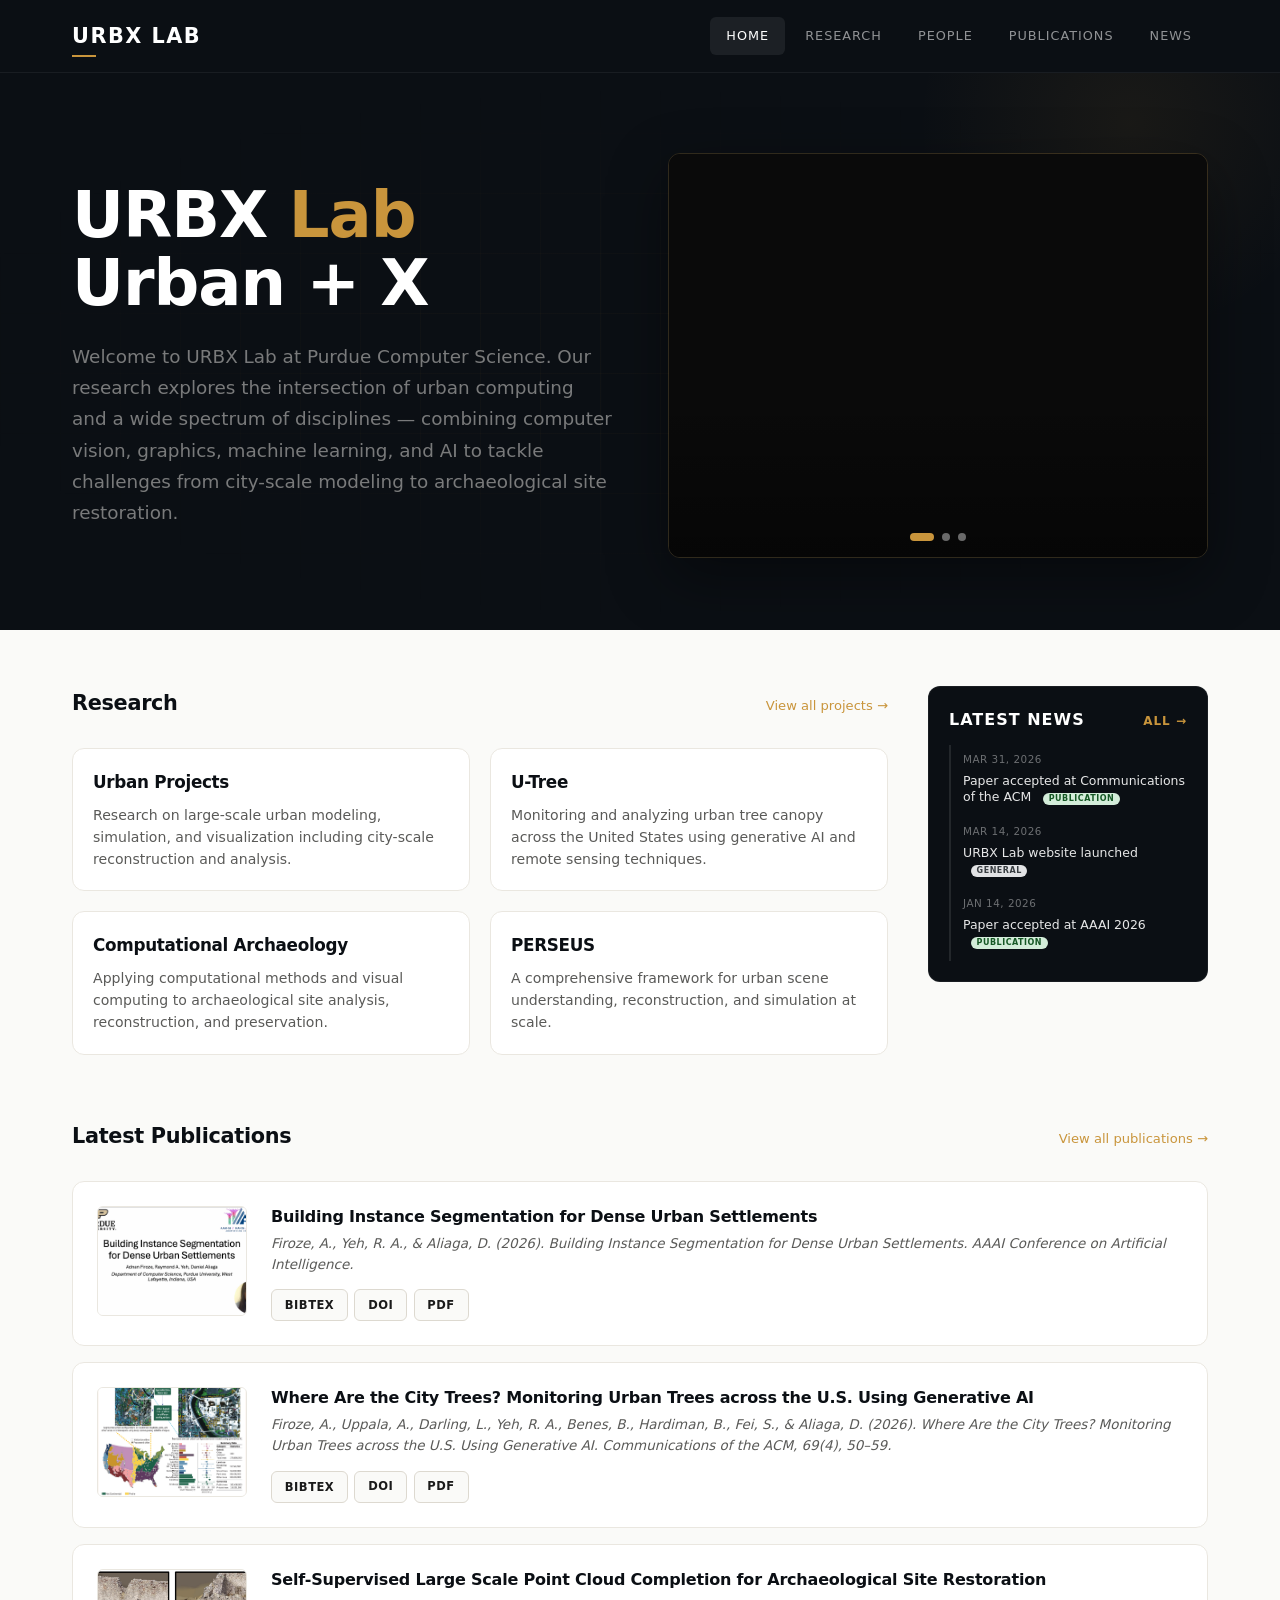
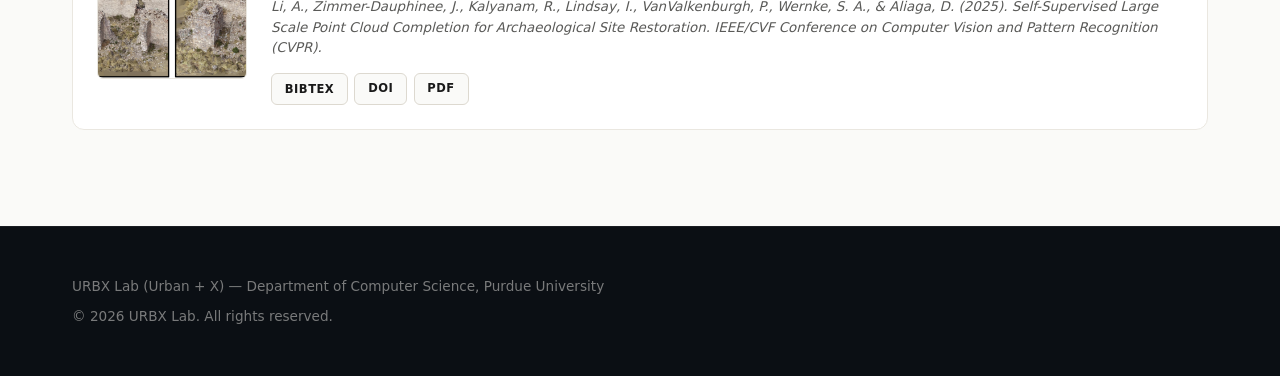
==== commit a33fd489: "rename lab to URBX Lab; fix nav link hit area" ====
--- a/index.html
+++ b/index.html
@@ -3,7 +3,7 @@
 <head>
   <meta charset="UTF-8">
   <meta name="viewport" content="width=device-width, initial-scale=1.0">
-  <title>UVC Lab — Urban Visual Computing Lab</title>
+  <title>URBX Lab — Urban + X</title>
   <link rel="stylesheet" href="css/style.css">
 </head>
 <body>
@@ -11,8 +11,18 @@
 
   <section class="hero">
     <div class="hero-inner container">
-      <h1>Urban <span class="highlight">Visual</span><br>Computing Lab</h1>
-      <p class="subtitle">Advancing research in urban modeling, visual computing, and computational methods — from city-scale reconstruction to computational archaeology.</p>
+      <div class="hero-text">
+        <h1>URBX <span class="highlight">Lab</span><br>Urban + X</h1>
+        <p class="subtitle">Welcome to URBX Lab at Purdue Computer Science. Our research explores the intersection of urban computing and a wide spectrum of disciplines — combining computer vision, graphics, machine learning, and AI to tackle challenges from city-scale modeling to archaeological site restoration.</p>
+      </div>
+      <div class="hero-carousel" aria-hidden="true">
+        <div class="hero-carousel-track" id="hero-carousel-track">
+          <div class="hero-slide active" style="background-image:url('images/carousel/slide-1.png')"></div>
+          <div class="hero-slide" style="background-image:url('images/carousel/slide-2.png')"></div>
+          <div class="hero-slide" style="background-image:url('images/carousel/slide-3.png')"></div>
+        </div>
+        <div class="hero-carousel-dots" id="hero-carousel-dots"></div>
+      </div>
     </div>
   </section>
 
@@ -55,6 +65,29 @@
   <script src="js/main.js"></script>
   <script>
     document.addEventListener('DOMContentLoaded', async () => {
+      // Hero carousel
+      (() => {
+        const slides = document.querySelectorAll('.hero-slide');
+        const dotsWrap = document.getElementById('hero-carousel-dots');
+        if (!slides.length || !dotsWrap) return;
+        let i = 0;
+        slides.forEach((_, idx) => {
+          const b = document.createElement('button');
+          if (idx === 0) b.classList.add('active');
+          b.addEventListener('click', () => go(idx));
+          dotsWrap.appendChild(b);
+        });
+        const dots = dotsWrap.querySelectorAll('button');
+        const go = (n) => {
+          slides[i].classList.remove('active');
+          dots[i].classList.remove('active');
+          i = n;
+          slides[i].classList.add('active');
+          dots[i].classList.add('active');
+        };
+        setInterval(() => go((i + 1) % slides.length), 5000);
+      })();
+
       // Research highlights
       try {
         const projects = await fetchData('data/projects.json');
@@ -80,7 +113,7 @@
               : `<div class="pub-thumb" style="display:flex;align-items:center;justify-content:center;background:#e9ecef;color:#adb5bd;font-size:1.5rem;">&#128196;</div>`}
             <div class="pub-info">
               <h3><a href="publication.html?id=${p.slug}">${p.title}</a></h3>
-              <p class="pub-citation">${p.authors} (${p.year}). ${p.title}. <em>${p.venue}</em>${p.venueDetails ? ', ' + p.venueDetails : ''}.</p>
+              <p class="pub-citation">${p.authors} (${p.year}). ${p.title}.${p.venue ? ` <em>${p.venue}</em>${p.venueDetails ? ', ' + p.venueDetails : ''}.` : (p.venueDetails ? ` ${p.venueDetails}.` : '')}</p>
               <div class="pub-buttons">
                 ${p.bibtex ? `<button class="pub-btn" onclick="navigator.clipboard.writeText(\`${p.bibtex.replace(/`/g, '\\`')}\`);this.textContent='Copied!';setTimeout(()=>this.textContent='BibTeX',2000)">BibTeX</button>` : ''}
                 ${p.doi ? `<a class="pub-btn" href="${p.doi}" target="_blank">DOI</a>` : ''}
@@ -98,7 +131,9 @@
         document.getElementById('latest-news').innerHTML = sorted.map(n => `
           <div class="news-item">
             <div class="news-date">${new Date(n.date).toLocaleDateString('en-US', { year: 'numeric', month: 'short', day: 'numeric' })}</div>
-            <h3>${n.link ? `<a href="${n.link}">${n.title}</a>` : n.title}</h3>
+            <h3>${n.link ? `<a href="${n.link}">${n.title}</a>` : n.title}
+              <span class="news-type-badge ${n.type}">${n.type}</span>
+            </h3>
           </div>
         `).join('');
       } catch(e) { console.error('Failed to load news:', e); }
--- a/css/style.css
+++ b/css/style.css
@@ -1,5 +1,5 @@
 /* ============================================
-   UVC Lab — Urban Visual Computing Lab
+   URBX Lab — Urban + X
    Aesthetic: Urban-Architectural Editorial
    ============================================ */
 
@@ -93,6 +93,8 @@
   gap: 0.25rem;
 }
 .nav-links a {
+  display: inline-block;
+  cursor: pointer;
   color: rgba(255,255,255,0.55);
   text-decoration: none;
   font-family: var(--font-display);
@@ -211,6 +213,75 @@
   position: relative;
   z-index: 1;
 }
+.hero-carousel { display: none; }
+@media (min-width: 1024px) {
+  .hero-inner {
+    display: grid;
+    grid-template-columns: minmax(0, 1fr) minmax(0, 1fr);
+    gap: 3.5rem;
+    align-items: center;
+  }
+  .hero-text { min-width: 0; }
+  .hero-carousel {
+    display: block;
+    position: relative;
+    width: 100%;
+    aspect-ratio: 4 / 3;
+    border-radius: 12px;
+    overflow: hidden;
+    box-shadow: 0 20px 60px rgba(0,0,0,0.4);
+    border: 1px solid rgba(201,149,60,0.2);
+  }
+  .hero-carousel-track {
+    position: absolute;
+    inset: 0;
+  }
+  .hero-slide {
+    position: absolute;
+    inset: 0;
+    background-size: contain;
+    background-position: center;
+    background-repeat: no-repeat;
+    background-color: #0a0a0a;
+    opacity: 0;
+    transition: opacity 0.8s ease;
+  }
+  .hero-slide.active { opacity: 1; }
+  .hero-slide.contain { background-size: contain; }
+  .hero-carousel::after {
+    content: '';
+    position: absolute;
+    inset: 0;
+    background: linear-gradient(180deg, transparent 60%, rgba(0,0,0,0.4) 100%);
+    pointer-events: none;
+  }
+  .hero-carousel-dots {
+    position: absolute;
+    bottom: 1rem;
+    left: 0;
+    right: 0;
+    display: flex;
+    justify-content: center;
+    gap: 0.5rem;
+    z-index: 2;
+  }
+  .hero-carousel-dots button {
+    width: 8px;
+    height: 8px;
+    border-radius: 50%;
+    border: none;
+    background: rgba(255,255,255,0.4);
+    cursor: pointer;
+    padding: 0;
+    transition: background 0.3s, width 0.3s;
+  }
+  .hero-carousel-dots button.active {
+    background: var(--color-accent);
+    width: 24px;
+    border-radius: 4px;
+  }
+  .hero .subtitle { max-width: none; }
+}
 .hero-label {
   font-family: var(--font-display);
   font-size: 0.75rem;
@@ -285,10 +356,13 @@
   background: var(--color-bg-dark);
   color: #fff;
   border-radius: var(--radius-lg);
-  padding: 1.5rem;
+  padding: 1.25rem;
   position: sticky;
   top: calc(var(--nav-height) + 1.5rem);
   border: 1px solid rgba(255,255,255,0.06);
+}
+.home-news-sidebar .home-section-header {
+  margin-bottom: 0.75rem;
 }
 .home-news-sidebar .home-section-header h2 {
   color: #fff;
@@ -308,8 +382,8 @@
   border: none;
   border-left: 2px solid rgba(255,255,255,0.1);
   border-radius: 0;
-  padding: 0.5rem 0 0.5rem 0.85rem;
-  margin-bottom: 0.15rem;
+  padding: 0.35rem 0 0.35rem 0.75rem;
+  margin-bottom: 0;
   transition: border-color 0.2s;
 }
 .home-news-sidebar .news-item:hover {
@@ -323,14 +397,19 @@
 }
 .home-news-sidebar .news-item h3 {
   color: rgba(255,255,255,0.9);
-  font-size: 0.82rem;
-  line-height: 1.35;
+  font-size: 0.78rem;
+  line-height: 1.3;
   font-weight: 500;
 }
 .home-news-sidebar .news-item h3 a { color: rgba(255,255,255,0.9); }
 .home-news-sidebar .news-item h3 a:hover { color: var(--color-accent); text-decoration: none; }
 .home-news-sidebar .news-item p { display: none; }
-.home-news-sidebar .news-type-badge { display: none; }
+.home-news-sidebar .news-type-badge {
+  font-size: 0.5rem;
+  padding: 0.05rem 0.35rem;
+  display: inline-block;
+  margin-top: 0.15rem;
+}
 
 .home-section { margin-bottom: 2.5rem; }
 .home-section-header {
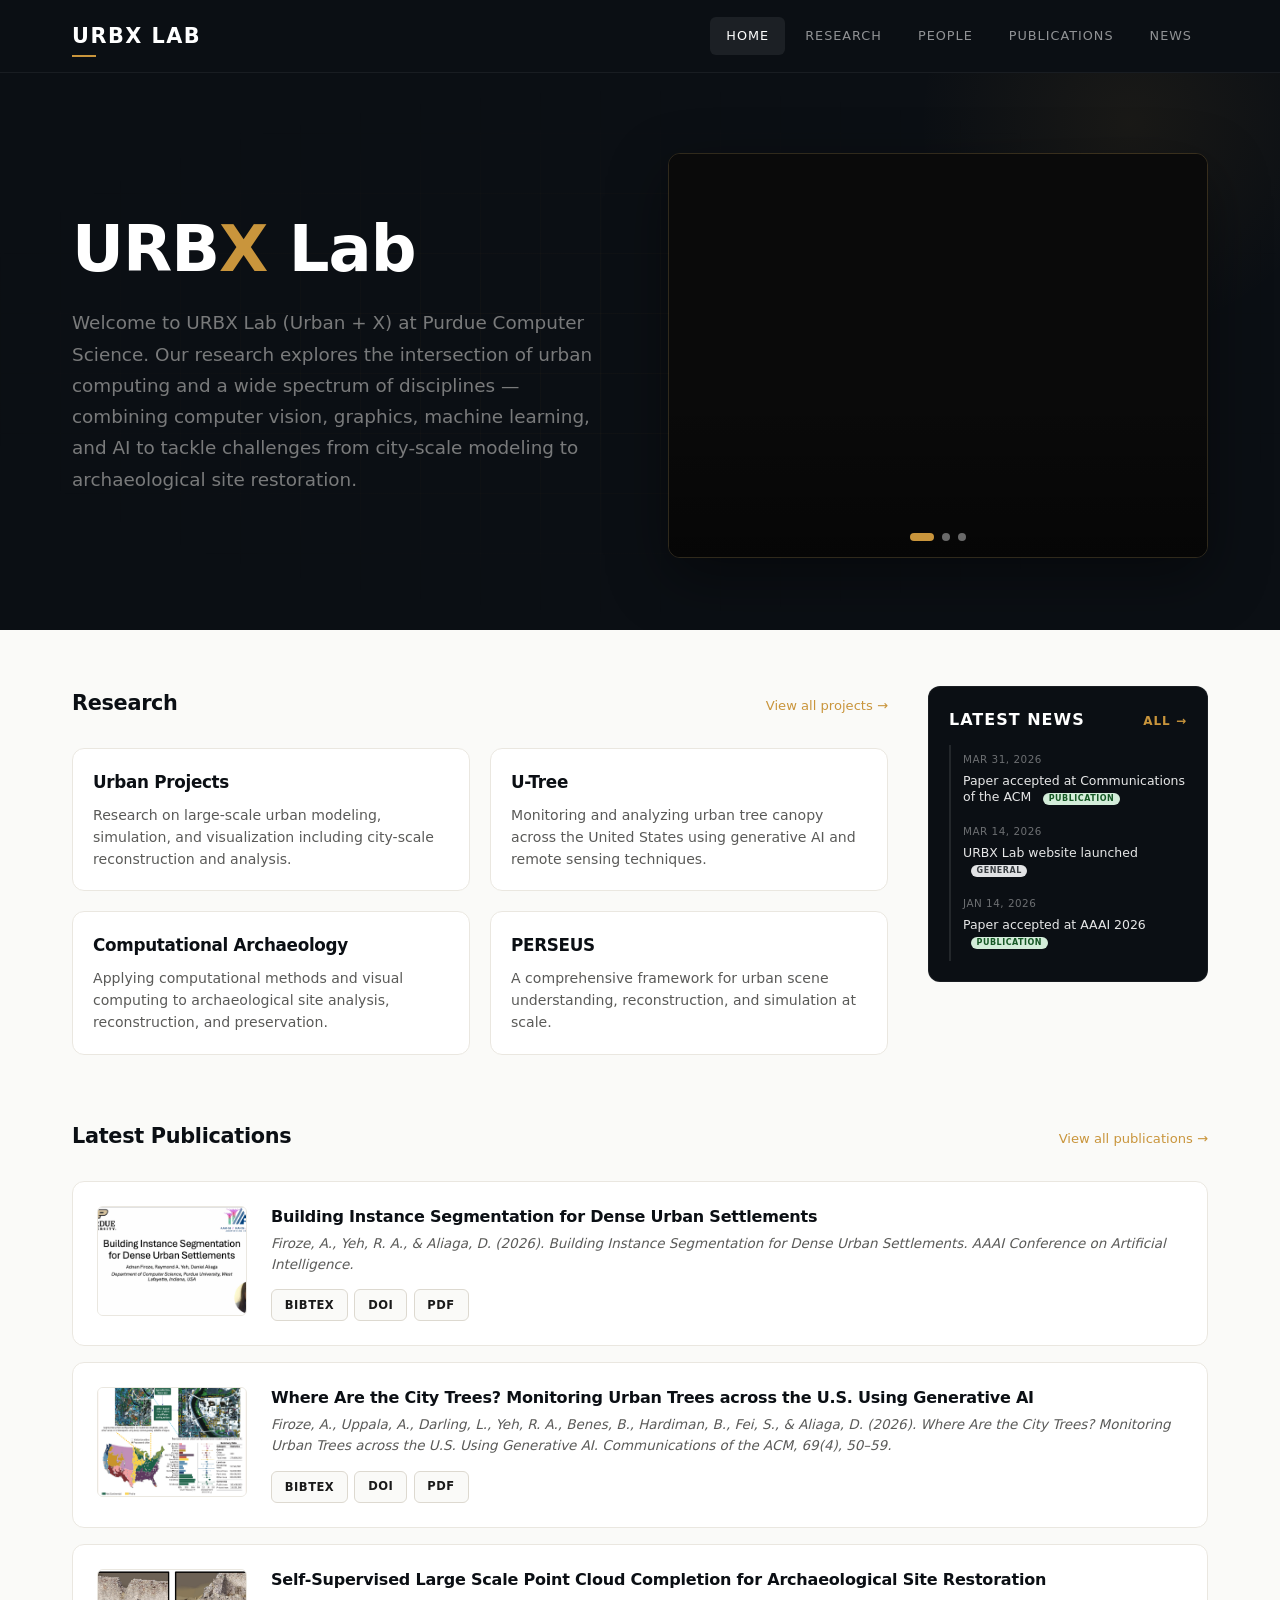
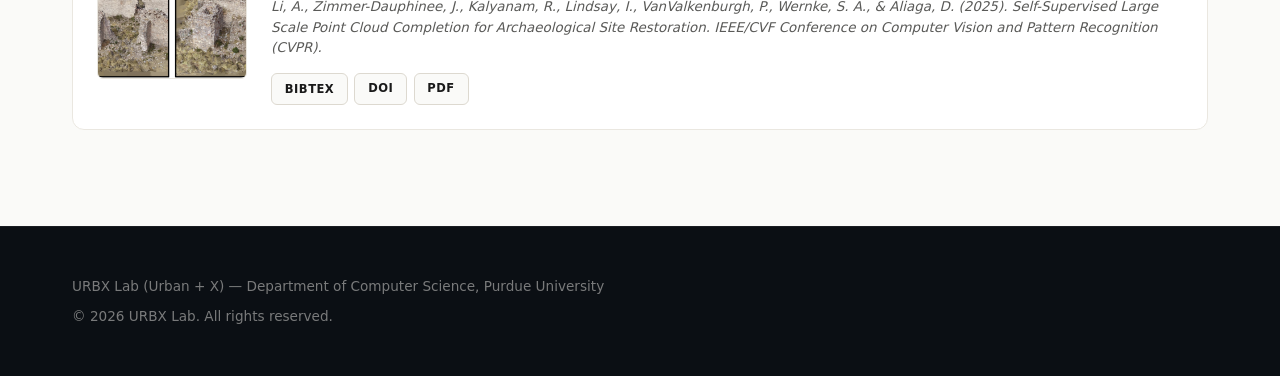
==== commit c36d737f: "small design edit" ====
--- a/index.html
+++ b/index.html
@@ -12,8 +12,8 @@
   <section class="hero">
     <div class="hero-inner container">
       <div class="hero-text">
-        <h1>URBX <span class="highlight">Lab</span><br>Urban + X</h1>
-        <p class="subtitle">Welcome to URBX Lab at Purdue Computer Science. Our research explores the intersection of urban computing and a wide spectrum of disciplines — combining computer vision, graphics, machine learning, and AI to tackle challenges from city-scale modeling to archaeological site restoration.</p>
+        <h1>URB<span class="highlight">X</span> Lab</h1>
+        <p class="subtitle">Welcome to URBX Lab (Urban + X) at Purdue Computer Science. Our research explores the intersection of urban computing and a wide spectrum of disciplines — combining computer vision, graphics, machine learning, and AI to tackle challenges from city-scale modeling to archaeological site restoration.</p>
       </div>
       <div class="hero-carousel" aria-hidden="true">
         <div class="hero-carousel-track" id="hero-carousel-track">
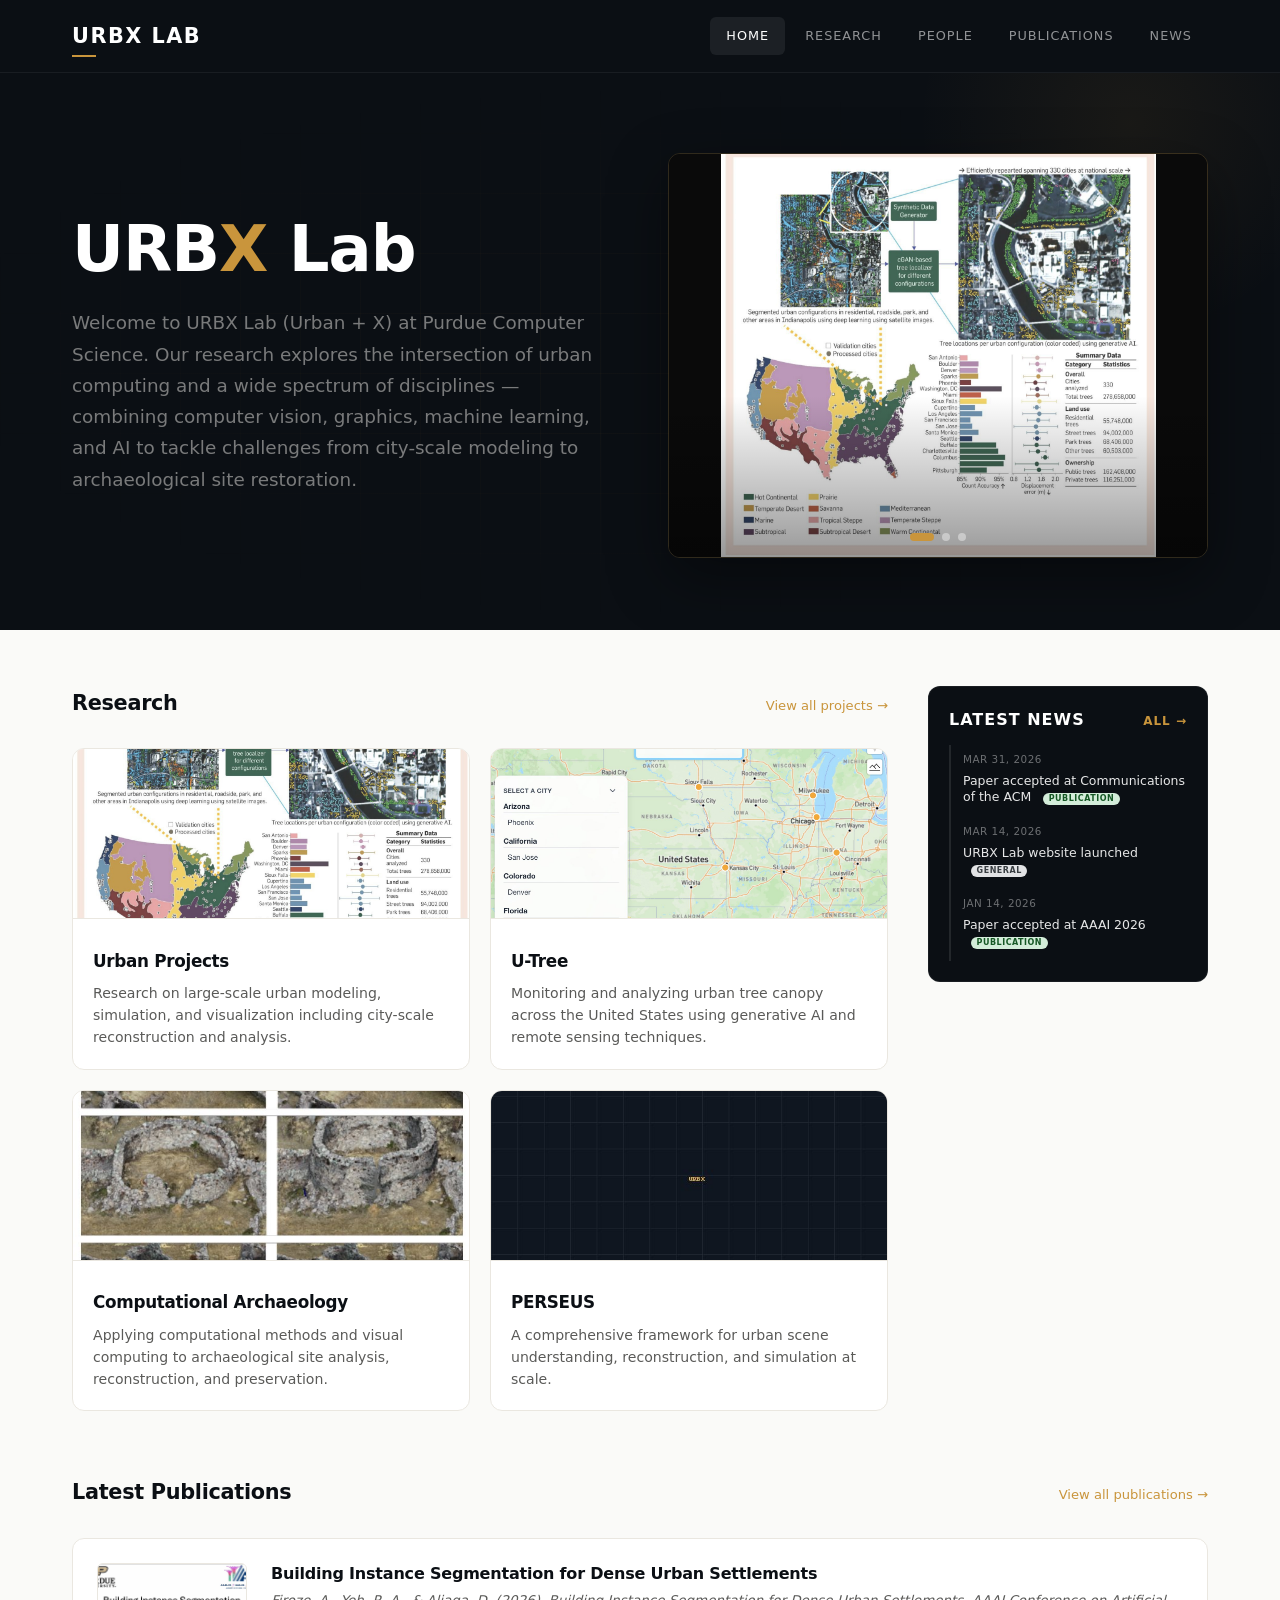
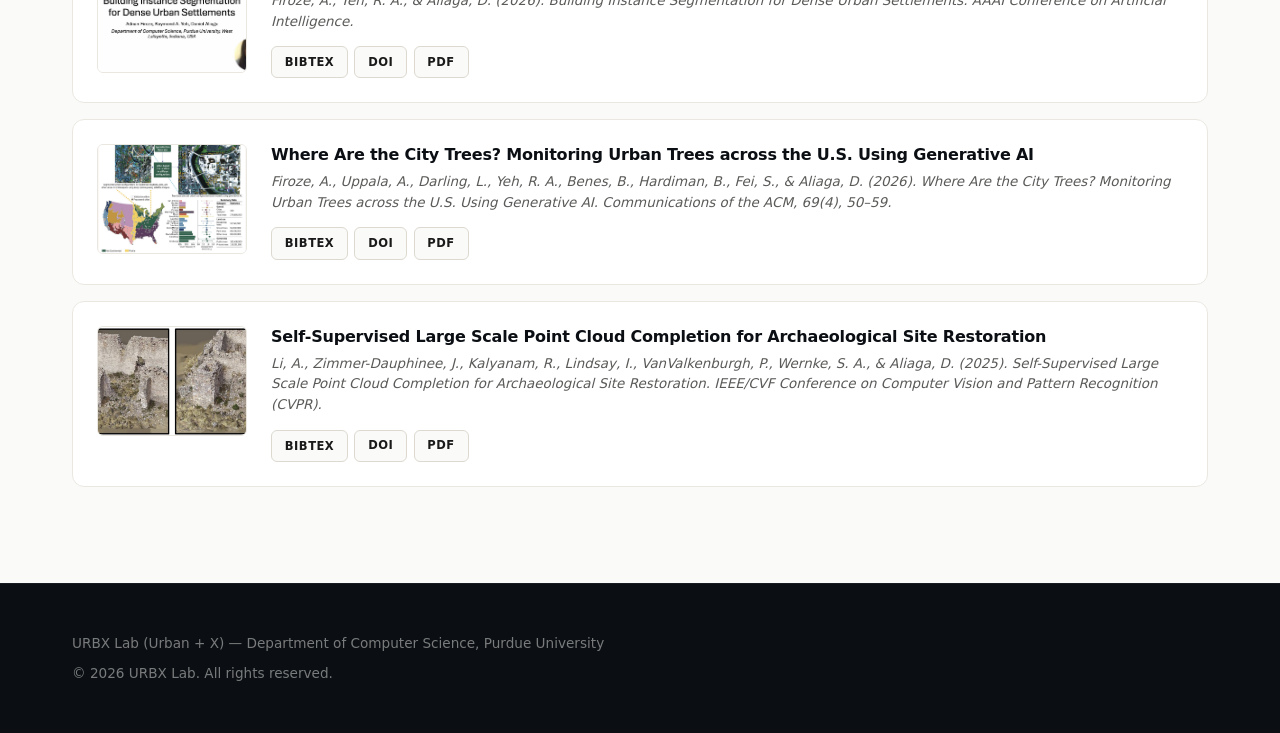
==== commit 60ef986a: "Merge pull request #8 from sashanksilwal/optimize-website optimize images; add favicon, meta tags, s" ====
--- a/index.html
+++ b/index.html
@@ -4,6 +4,15 @@
   <meta charset="UTF-8">
   <meta name="viewport" content="width=device-width, initial-scale=1.0">
   <title>URBX Lab — Urban + X</title>
+  <meta name="description" content="URBX Lab (Urban + X) at Purdue Computer Science — research at the intersection of urban computing and disciplines from computer vision to generative AI.">
+  <link rel="icon" type="image/svg+xml" href="favicon.svg">
+  <link rel="canonical" href="https://www.cs.purdue.edu/urbx_lab/">
+  <meta property="og:title" content="URBX Lab — Urban + X">
+  <meta property="og:description" content="Research at Purdue CS at the intersection of urban computing and disciplines from computer vision to generative AI.">
+  <meta property="og:image" content="https://www.cs.purdue.edu/urbx_lab/images/carousel/slide-1.jpg">
+  <meta property="og:url" content="https://www.cs.purdue.edu/urbx_lab/">
+  <meta property="og:type" content="website">
+  <meta name="twitter:card" content="summary_large_image">
   <link rel="stylesheet" href="css/style.css">
 </head>
 <body>
@@ -17,9 +26,9 @@
       </div>
       <div class="hero-carousel" aria-hidden="true">
         <div class="hero-carousel-track" id="hero-carousel-track">
-          <div class="hero-slide active" style="background-image:url('images/carousel/slide-1.png')"></div>
-          <div class="hero-slide" style="background-image:url('images/carousel/slide-2.png')"></div>
-          <div class="hero-slide" style="background-image:url('images/carousel/slide-3.png')"></div>
+          <div class="hero-slide active" style="background-image:url('images/carousel/slide-1.jpg')"></div>
+          <div class="hero-slide" style="background-image:url('images/carousel/slide-2.jpg')"></div>
+          <div class="hero-slide" style="background-image:url('images/carousel/slide-3.jpg')"></div>
         </div>
         <div class="hero-carousel-dots" id="hero-carousel-dots"></div>
       </div>
@@ -93,7 +102,7 @@
         const projects = await fetchData('data/projects.json');
         document.getElementById('research-highlights').innerHTML = projects.slice(0, 4).map(p => `
           <a href="publications.html?tag=${encodeURIComponent(p.slug)}" class="card" style="text-decoration:none;color:inherit;display:block;">
-            ${p.image ? `<img class="card-img" src="${p.image}" alt="${p.title}" onerror="this.style.display='none'">` : '<div class="card-img" style="background:#e9ecef;display:flex;align-items:center;justify-content:center;color:#adb5bd;font-size:2rem;">&#9635;</div>'}
+            ${p.image ? `<img class="card-img" src="${p.image}" alt="${p.title}" loading="lazy" onerror="this.style.display='none'">` : '<div class="card-img" style="background:#e9ecef;display:flex;align-items:center;justify-content:center;color:#adb5bd;font-size:2rem;">&#9635;</div>'}
             <div class="card-body">
               <h3>${p.title}</h3>
               <p>${p.description}</p>
@@ -109,7 +118,7 @@
         document.getElementById('latest-publications').innerHTML = sorted.map(p => `
           <div class="pub-card">
             ${p.thumbnail
-              ? `<img class="pub-thumb" src="${p.thumbnail}" alt="" onerror="this.style.display='none'">`
+              ? `<img class="pub-thumb" src="${p.thumbnail}" alt="${p.title}" loading="lazy" onerror="this.style.display='none'">`
               : `<div class="pub-thumb" style="display:flex;align-items:center;justify-content:center;background:#e9ecef;color:#adb5bd;font-size:1.5rem;">&#128196;</div>`}
             <div class="pub-info">
               <h3><a href="publication.html?id=${p.slug}">${p.title}</a></h3>
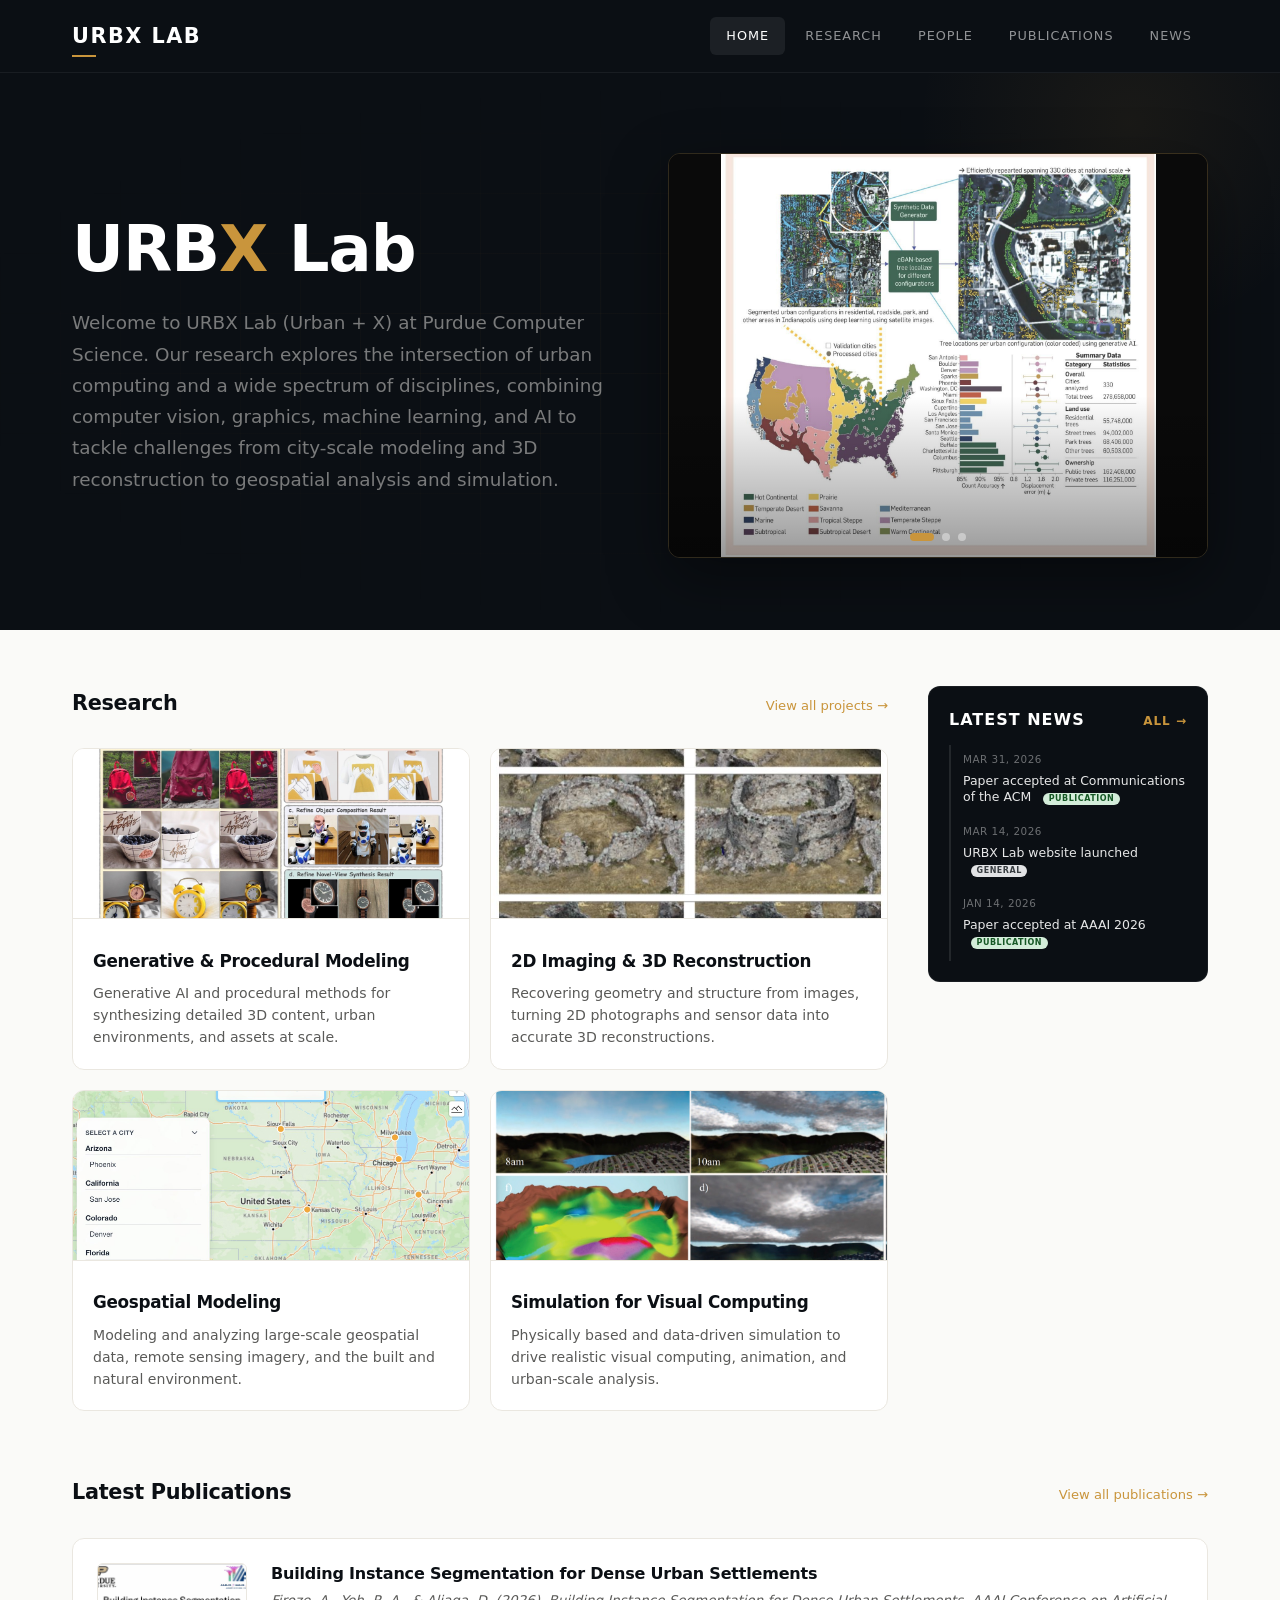
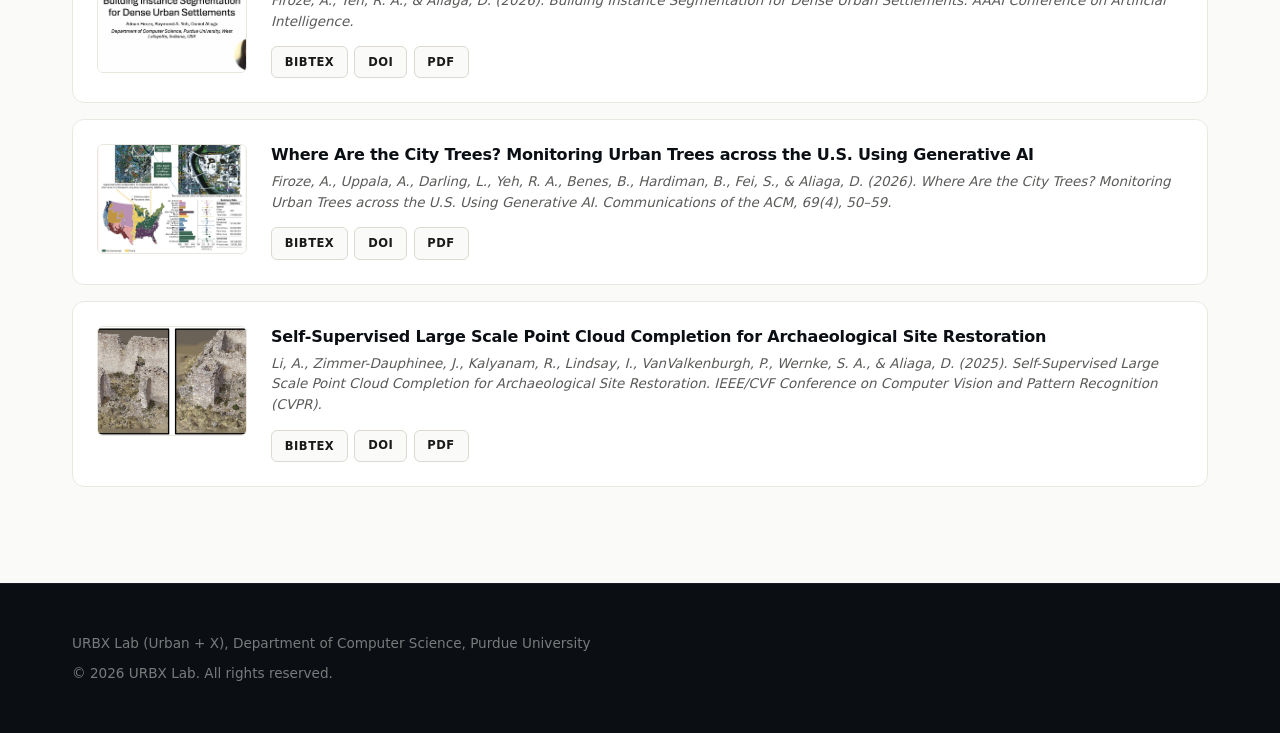
==== commit 50cc7056: "Broaden homepage subtitle to reflect full research scope" ====
--- a/index.html
+++ b/index.html
@@ -22,7 +22,7 @@
     <div class="hero-inner container">
       <div class="hero-text">
         <h1>URB<span class="highlight">X</span> Lab</h1>
-        <p class="subtitle">Welcome to URBX Lab (Urban + X) at Purdue Computer Science. Our research explores the intersection of urban computing and a wide spectrum of disciplines — combining computer vision, graphics, machine learning, and AI to tackle challenges from city-scale modeling to archaeological site restoration.</p>
+        <p class="subtitle">Welcome to URBX Lab (Urban + X) at Purdue Computer Science. Our research explores the intersection of urban computing and a wide spectrum of disciplines, combining computer vision, graphics, machine learning, and AI to tackle challenges from city-scale modeling and 3D reconstruction to geospatial analysis and simulation.</p>
       </div>
       <div class="hero-carousel" aria-hidden="true">
         <div class="hero-carousel-track" id="hero-carousel-track">
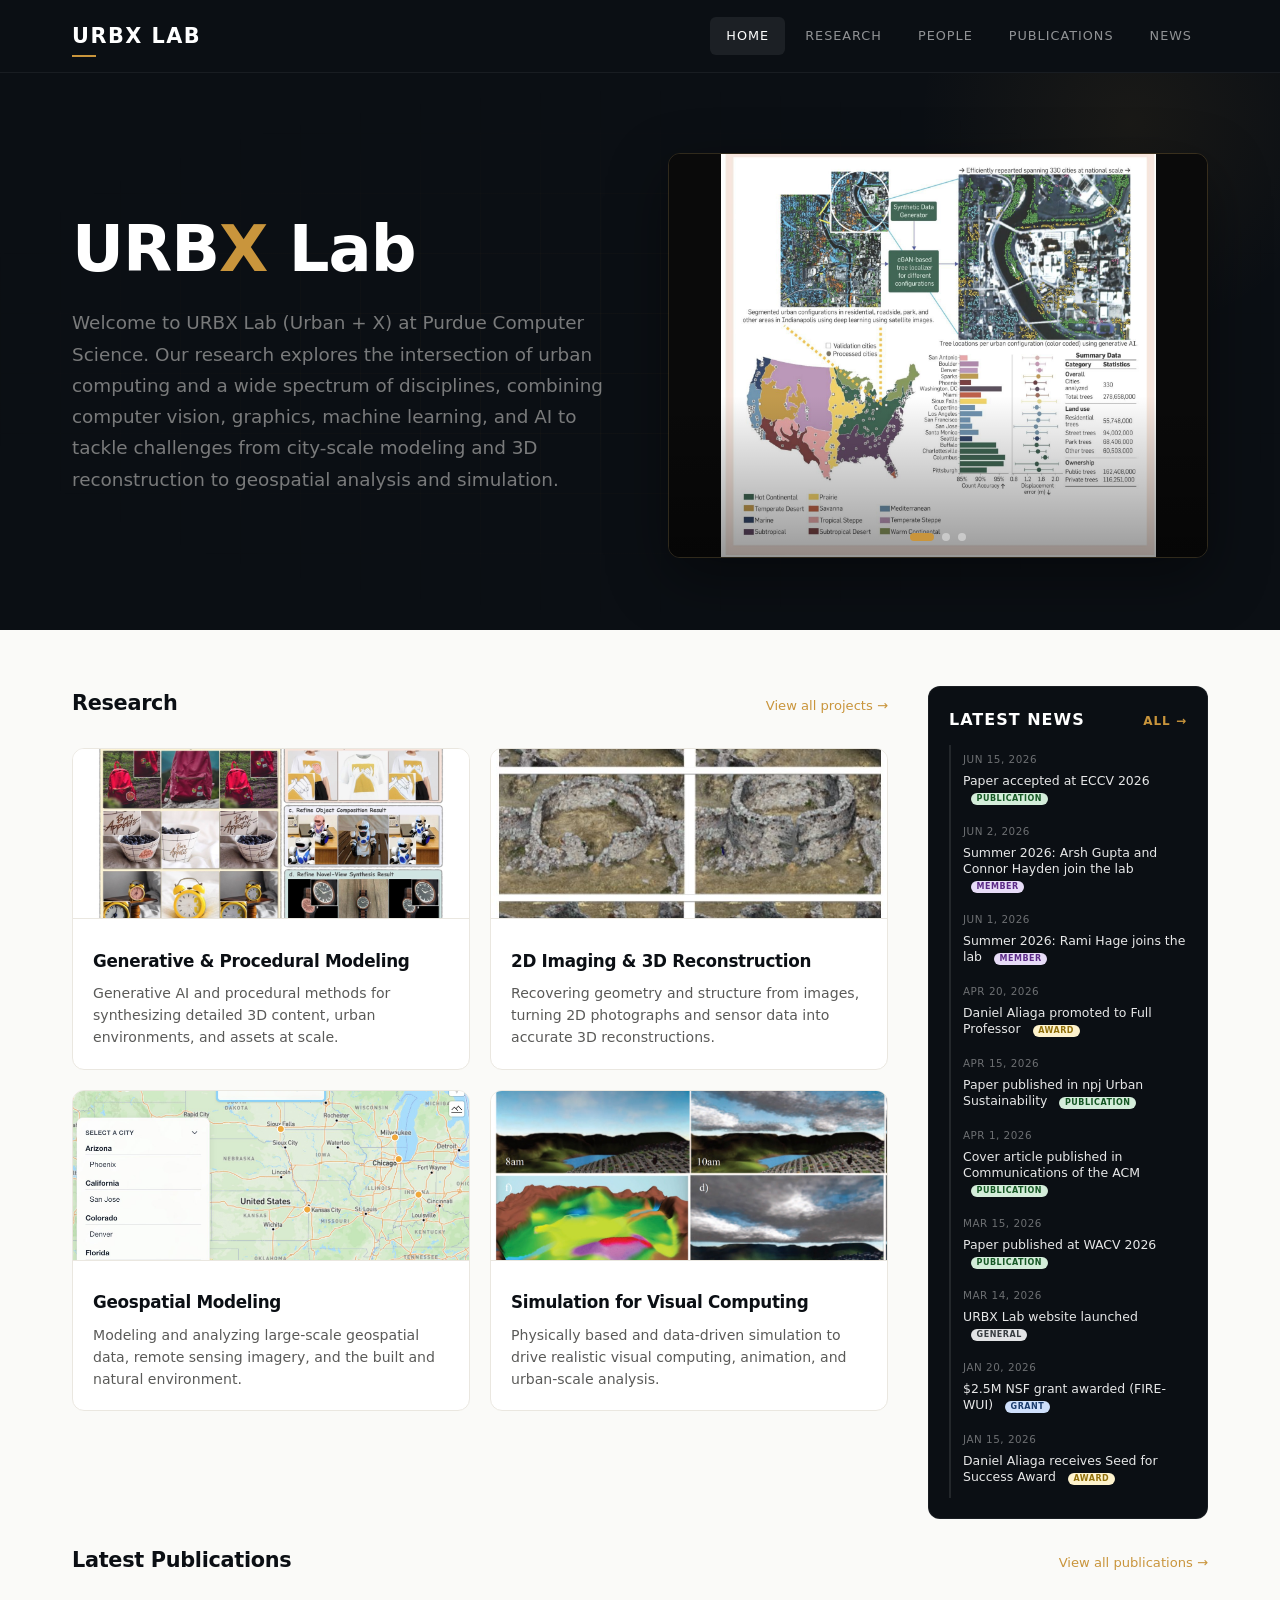
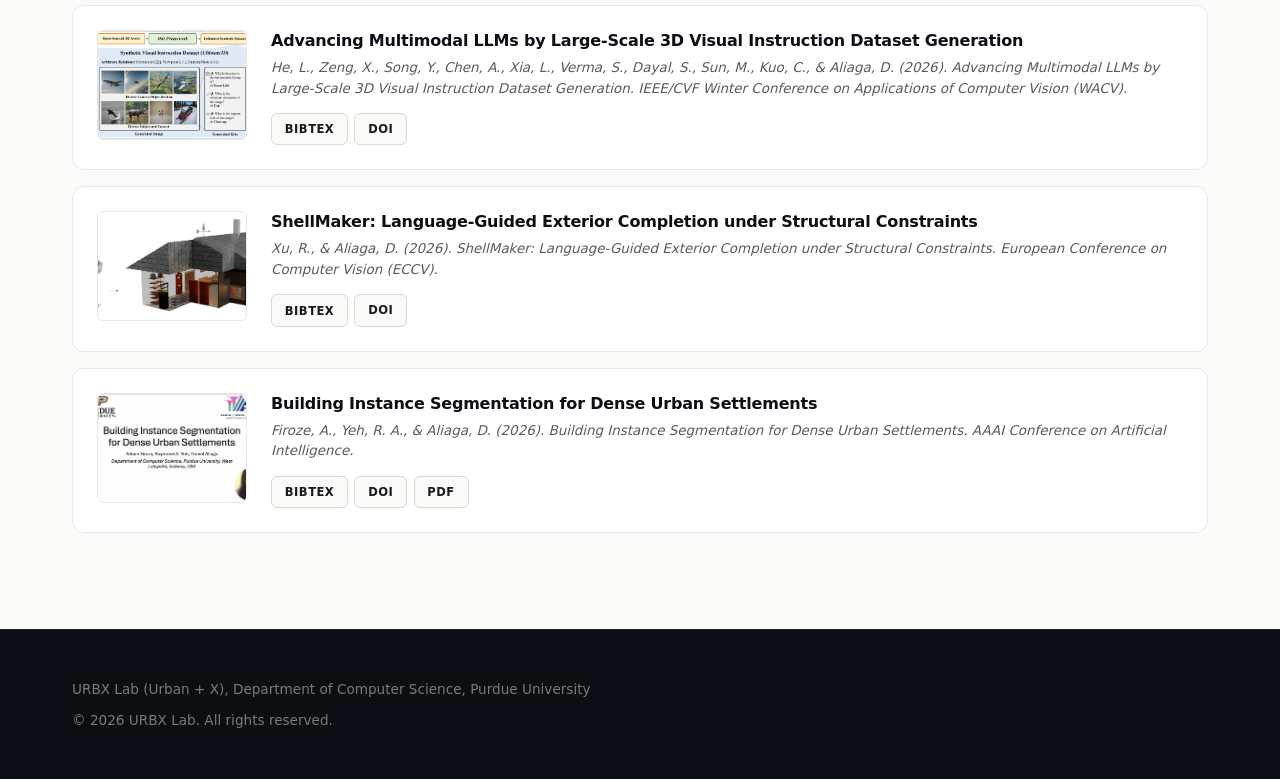
==== commit 41141172: "Add news items (awards, grant, papers, new members) and homepage tweaks - news.json: 8 new entries (" ====
--- a/index.html
+++ b/index.html
@@ -136,10 +136,10 @@
       // Latest news
       try {
         const news = await fetchData('data/news.json');
-        const sorted = news.sort((a, b) => new Date(b.date) - new Date(a.date)).slice(0, 5);
+        const sorted = news.sort((a, b) => new Date(b.date) - new Date(a.date)).slice(0, 10);
         document.getElementById('latest-news').innerHTML = sorted.map(n => `
           <div class="news-item">
-            <div class="news-date">${new Date(n.date).toLocaleDateString('en-US', { year: 'numeric', month: 'short', day: 'numeric' })}</div>
+            <div class="news-date">${new Date(n.date + 'T00:00:00').toLocaleDateString('en-US', { year: 'numeric', month: 'short', day: 'numeric' })}</div>
             <h3>${n.link ? `<a href="${n.link}">${n.title}</a>` : n.title}
               <span class="news-type-badge ${n.type}">${n.type}</span>
             </h3>
--- a/css/style.css
+++ b/css/style.css
@@ -938,6 +938,8 @@
 }
 .news-type-badge.award { background: #fef3cd; color: #92710c; }
 .news-type-badge.publication { background: #d4edda; color: #155724; }
+.news-type-badge.grant { background: #cfe0fc; color: #1c3d6e; }
+.news-type-badge.member { background: #e7dcf7; color: #5b2a86; }
 .news-type-badge.general { background: #e2e3e5; color: #383d41; }
 
 /* ---- Animations ---- */
